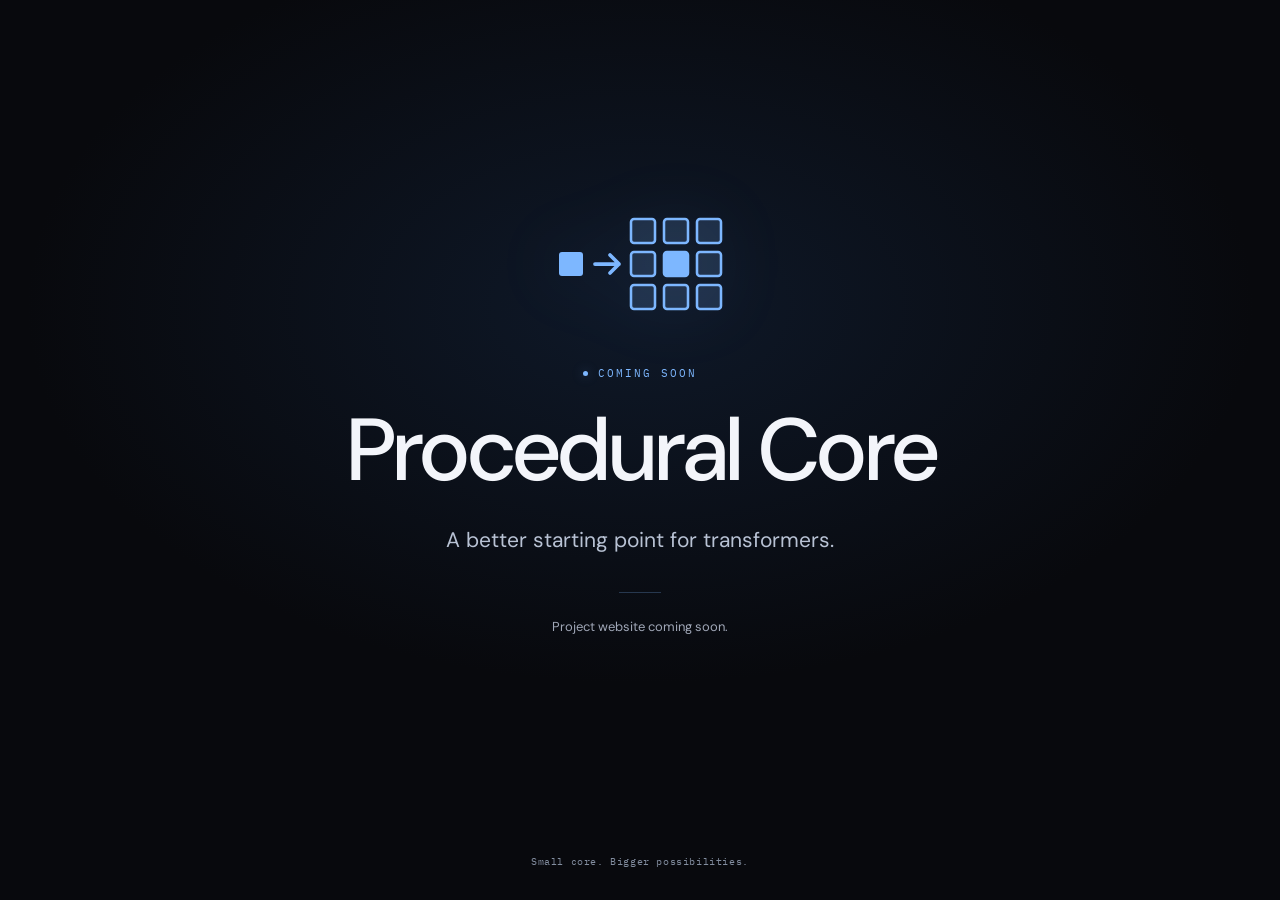
==== docs/index.html @ 76eebac7 "Add temporary blue coming-soon page for GitHub Pages" ====
<!doctype html>
<html lang="en">
<head>
  <meta charset="utf-8">
  <meta name="viewport" content="width=device-width, initial-scale=1">
  <meta name="theme-color" content="#08090d">
  <title>Procedural Core — Coming soon</title>
  <meta name="description" content="A better starting point for transformers. The Procedural Core research project website is coming soon.">
  <link rel="canonical" href="https://zlshinnick.github.io/procedural-core-page/">
  <meta property="og:type" content="website">
  <meta property="og:title" content="Procedural Core — Coming soon">
  <meta property="og:description" content="A better starting point for transformers. Project website coming soon.">
  <meta property="og:url" content="https://zlshinnick.github.io/procedural-core-page/">
  <meta name="twitter:card" content="summary">
  <link rel="icon" href="assets/favicon.svg" type="image/svg+xml">
  <link rel="preload" href="assets/font-0.ttf" as="font" type="font/ttf" crossorigin>
  <link rel="stylesheet" href="coming-soon.css">
</head>
<body>
  <main>
    <div class="identity" aria-hidden="true">
      <img src="assets/logo.svg" alt="" width="174" height="108">
    </div>
    <p class="status"><span aria-hidden="true"></span>Coming soon</p>
    <h1>Procedural Core</h1>
    <p class="tagline">A better starting point for transformers.</p>
    <div class="divider" aria-hidden="true"></div>
    <p class="note">Project website coming soon.</p>
  </main>
  <footer>Small core. Bigger possibilities.</footer>
</body>
</html>
---- docs/coming-soon.css ----
@font-face {
  font-family: "DM Sans";
  font-style: normal;
  font-weight: 400;
  font-display: swap;
  src: url("assets/font-0.ttf") format("truetype");
}

@font-face {
  font-family: "DM Sans";
  font-style: normal;
  font-weight: 500;
  font-display: swap;
  src: url("assets/font-1.ttf") format("truetype");
}

@font-face {
  font-family: "IBM Plex Mono";
  font-style: normal;
  font-weight: 400;
  font-display: swap;
  src: url("assets/font-4.ttf") format("truetype");
}

:root {
  color-scheme: dark;
  --blue: #7db7ff;
  --muted: #a0a7b7;
  background: #08090d;
  color: #f3f5fa;
  font-family: "DM Sans", sans-serif;
  font-synthesis: none;
  -webkit-font-smoothing: antialiased;
}

* { box-sizing: border-box; }

body {
  margin: 0;
  min-height: 100vh;
  min-height: 100svh;
  display: flex;
  flex-direction: column;
  background:
    radial-gradient(ellipse 48% 42% at 50% 34%, #15284480, transparent 100%),
    #08090d;
}

main {
  width: 100%;
  max-width: 1200px;
  margin: auto;
  padding: 80px 24px 64px;
  text-align: center;
}

.identity {
  margin: 0 auto 48px;
  width: 174px;
  height: 108px;
  filter: drop-shadow(0 0 34px #7db7ff22);
}

.identity img { display: block; width: 100%; height: 100%; }

.status {
  display: flex;
  justify-content: center;
  align-items: center;
  gap: 10px;
  margin: 0 0 21px;
  color: var(--blue);
  font-family: "IBM Plex Mono", monospace;
  font-size: 11px;
  letter-spacing: .19em;
  text-transform: uppercase;
}

.status span {
  width: 5px;
  height: 5px;
  border-radius: 50%;
  background: var(--blue);
  box-shadow: 0 0 12px #7db7ff60;
}

h1 {
  margin: 0;
  font-size: clamp(42px, 7.2vw, 88px);
  font-weight: 500;
  letter-spacing: -.065em;
  line-height: 1.12;
  text-wrap: balance;
}

.tagline {
  margin: 24px 0 0;
  color: #b8c2d4;
  font-size: clamp(16px, 2vw, 21px);
  line-height: 1.6;
  text-wrap: balance;
}

.divider {
  width: 42px;
  height: 1px;
  background: #7db7ff40;
  margin: 35px auto 24px;
}

.note {
  margin: 0;
  color: var(--muted);
  font-size: 13px;
  line-height: 1.6;
}

footer {
  padding: 22px 24px 30px;
  text-align: center;
  color: #828d9f;
  font-family: "IBM Plex Mono", monospace;
  font-size: 10px;
  letter-spacing: .06em;
  line-height: 1.6;
}

::selection { background: #7db7ff40; color: #fff; }

@media (max-width: 480px) {
  main { padding: 56px 20px 48px; }
  .identity { width: 145px; height: 90px; margin-bottom: 40px; }
  .tagline { max-width: 280px; margin: 20px auto 0; }
  footer { padding-bottom: 24px; }
}
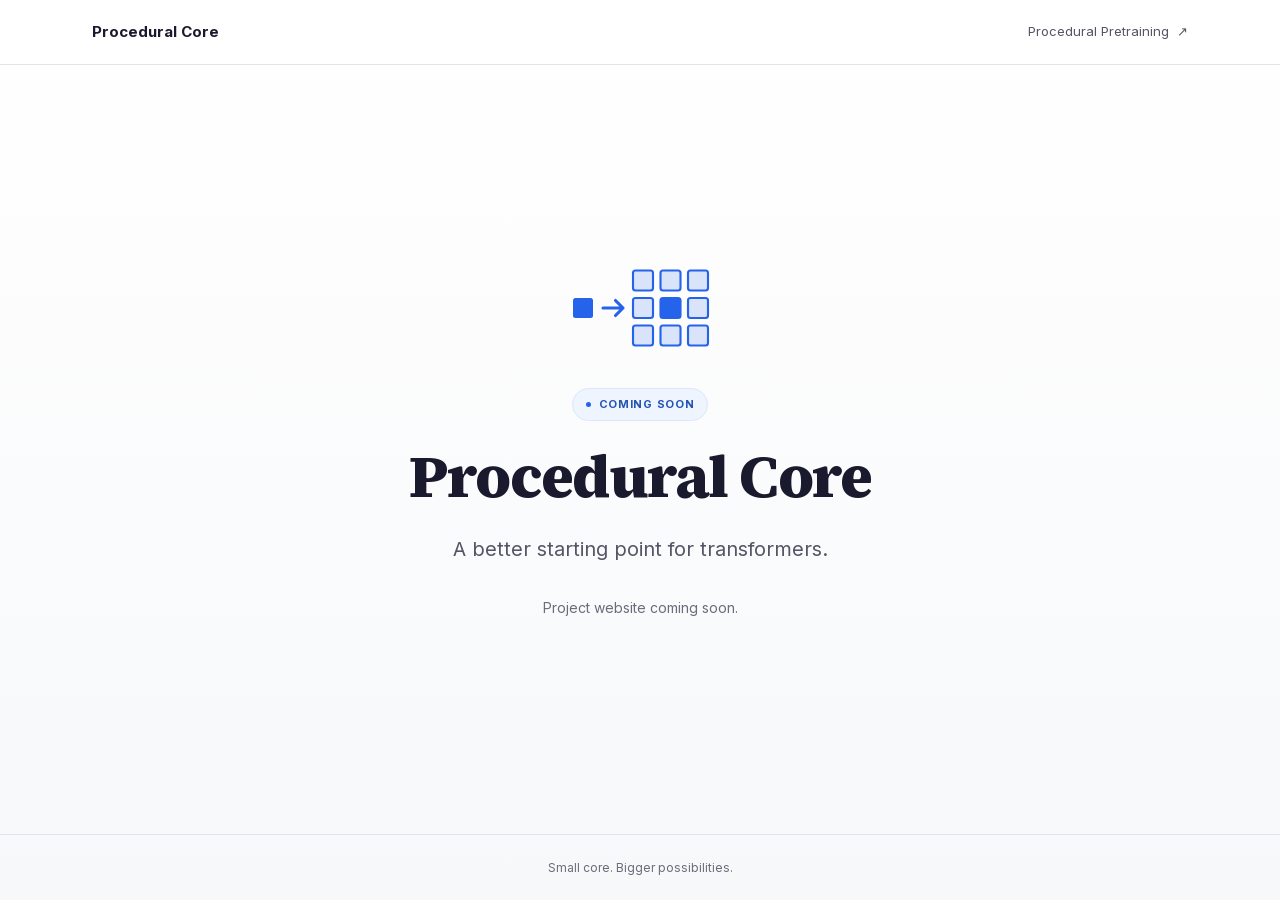
==== commit 90ad1004: "Match coming-soon page to Procedural Pretraining light theme" ====
--- a/docs/index.html
+++ b/docs/index.html
@@ -3,7 +3,7 @@
 <head>
   <meta charset="utf-8">
   <meta name="viewport" content="width=device-width, initial-scale=1">
-  <meta name="theme-color" content="#08090d">
+  <meta name="theme-color" content="#ffffff">
   <title>Procedural Core — Coming soon</title>
   <meta name="description" content="A better starting point for transformers. The Procedural Core research project website is coming soon.">
   <link rel="canonical" href="https://zlshinnick.github.io/procedural-core-page/">
@@ -12,19 +12,25 @@
   <meta property="og:description" content="A better starting point for transformers. Project website coming soon.">
   <meta property="og:url" content="https://zlshinnick.github.io/procedural-core-page/">
   <meta name="twitter:card" content="summary">
-  <link rel="icon" href="assets/favicon.svg" type="image/svg+xml">
-  <link rel="preload" href="assets/font-0.ttf" as="font" type="font/ttf" crossorigin>
-  <link rel="stylesheet" href="coming-soon.css">
+  <link rel="icon" href="assets/favicon.svg?v=2" type="image/svg+xml">
+  <link rel="preload" href="assets/inter-latin.woff2" as="font" type="font/woff2" crossorigin>
+  <link rel="preload" href="assets/source-serif-4-latin.woff2" as="font" type="font/woff2" crossorigin>
+  <link rel="stylesheet" href="coming-soon.css?v=2">
 </head>
 <body>
-  <main>
+  <header>
+    <div class="header-inner">
+      <a class="brand" href="./">Procedural Core</a>
+      <a class="previous" href="https://zlshinnick.github.io/procedural-pretraining-page/">Procedural Pretraining <span aria-hidden="true">↗</span></a>
+    </div>
+  </header>
+  <main id="main">
     <div class="identity" aria-hidden="true">
-      <img src="assets/logo.svg" alt="" width="174" height="108">
+      <img src="assets/logo.svg?v=2" alt="" width="145" height="90">
     </div>
     <p class="status"><span aria-hidden="true"></span>Coming soon</p>
     <h1>Procedural Core</h1>
     <p class="tagline">A better starting point for transformers.</p>
-    <div class="divider" aria-hidden="true"></div>
     <p class="note">Project website coming soon.</p>
   </main>
   <footer>Small core. Bigger possibilities.</footer>
--- a/docs/coming-soon.css
+++ b/docs/coming-soon.css
@@ -1,34 +1,27 @@
 @font-face {
-  font-family: "DM Sans";
+  font-family: "Inter";
   font-style: normal;
-  font-weight: 400;
+  font-weight: 100 900;
   font-display: swap;
-  src: url("assets/font-0.ttf") format("truetype");
+  src: url("assets/inter-latin.woff2") format("woff2");
 }
 
 @font-face {
-  font-family: "DM Sans";
+  font-family: "Source Serif 4";
   font-style: normal;
-  font-weight: 500;
+  font-weight: 800;
   font-display: swap;
-  src: url("assets/font-1.ttf") format("truetype");
-}
-
-@font-face {
-  font-family: "IBM Plex Mono";
-  font-style: normal;
-  font-weight: 400;
-  font-display: swap;
-  src: url("assets/font-4.ttf") format("truetype");
+  src: url("assets/source-serif-4-latin.woff2") format("woff2");
 }
 
 :root {
-  color-scheme: dark;
-  --blue: #7db7ff;
-  --muted: #a0a7b7;
-  background: #08090d;
-  color: #f3f5fa;
-  font-family: "DM Sans", sans-serif;
+  color-scheme: light;
+  --blue: #2563eb;
+  --muted: #555566;
+  --border: #e2e4e9;
+  background: #fff;
+  color: #1a1a2e;
+  font-family: "Inter", -apple-system, BlinkMacSystemFont, "Segoe UI", sans-serif;
   font-synthesis: none;
   -webkit-font-smoothing: antialiased;
 }
@@ -41,95 +34,104 @@
   min-height: 100svh;
   display: flex;
   flex-direction: column;
-  background:
-    radial-gradient(ellipse 48% 42% at 50% 34%, #15284480, transparent 100%),
-    #08090d;
+  background: linear-gradient(180deg, #fff 0%, #f7f8fa 100%);
 }
+
+a { color: inherit; text-decoration: none; }
+a:hover { color: var(--blue); }
+a:focus-visible { outline: 2px solid var(--blue); outline-offset: 5px; border-radius: 2px; }
+
+header {
+  flex-shrink: 0;
+  border-bottom: 1px solid var(--border);
+  background: #ffffffeb;
+}
+
+.header-inner {
+  width: min(100%, 1152px);
+  min-height: 64px;
+  margin: 0 auto;
+  padding: 12px 28px;
+  display: flex;
+  align-items: center;
+  justify-content: space-between;
+  gap: 24px;
+}
+
+.brand { font-size: 15px; font-weight: 700; line-height: 1.5; }
+.previous { color: var(--muted); font-size: 13px; line-height: 1.5; }
+.previous span { margin-left: 4px; }
 
 main {
   width: 100%;
-  max-width: 1200px;
+  max-width: 1100px;
   margin: auto;
-  padding: 80px 24px 64px;
+  padding: 80px 24px 96px;
   text-align: center;
 }
 
-.identity {
-  margin: 0 auto 48px;
-  width: 174px;
-  height: 108px;
-  filter: drop-shadow(0 0 34px #7db7ff22);
-}
-
+.identity { margin: 0 auto 35px; width: 145px; height: 90px; }
 .identity img { display: block; width: 100%; height: 100%; }
 
 .status {
-  display: flex;
+  display: inline-flex;
   justify-content: center;
   align-items: center;
-  gap: 10px;
-  margin: 0 0 21px;
-  color: var(--blue);
-  font-family: "IBM Plex Mono", monospace;
+  gap: 8px;
+  padding: 7px 13px;
+  margin: 0 0 20px;
+  border: 1px solid #dbe6fd;
+  border-radius: 999px;
+  background: #eff5ff;
+  color: #2455b5;
   font-size: 11px;
-  letter-spacing: .19em;
+  font-weight: 700;
+  letter-spacing: .065em;
+  line-height: 1.5;
   text-transform: uppercase;
 }
 
-.status span {
-  width: 5px;
-  height: 5px;
-  border-radius: 50%;
-  background: var(--blue);
-  box-shadow: 0 0 12px #7db7ff60;
-}
+.status span { width: 5px; height: 5px; border-radius: 50%; background: var(--blue); }
 
 h1 {
   margin: 0;
-  font-size: clamp(42px, 7.2vw, 88px);
-  font-weight: 500;
-  letter-spacing: -.065em;
-  line-height: 1.12;
+  font-family: "Source Serif 4", Georgia, serif;
+  font-size: clamp(39px, 5.4vw, 60px);
+  font-weight: 800;
+  letter-spacing: -.025em;
+  line-height: 1.18;
   text-wrap: balance;
 }
 
 .tagline {
-  margin: 24px 0 0;
-  color: #b8c2d4;
-  font-size: clamp(16px, 2vw, 21px);
-  line-height: 1.6;
+  margin: 21px auto 0;
+  color: var(--muted);
+  font-size: clamp(16px, 2vw, 20px);
+  line-height: 1.65;
   text-wrap: balance;
 }
 
-.divider {
-  width: 42px;
-  height: 1px;
-  background: #7db7ff40;
-  margin: 35px auto 24px;
-}
+.note { margin: 30px 0 0; color: #6b6b7b; font-size: 14px; line-height: 1.7; }
 
-.note {
-  margin: 0;
-  color: var(--muted);
-  font-size: 13px;
+footer {
+  flex-shrink: 0;
+  padding: 23px 24px;
+  border-top: 1px solid var(--border);
+  text-align: center;
+  color: #6b6b7b;
+  font-size: 12px;
   line-height: 1.6;
 }
 
-footer {
-  padding: 22px 24px 30px;
-  text-align: center;
-  color: #828d9f;
-  font-family: "IBM Plex Mono", monospace;
-  font-size: 10px;
-  letter-spacing: .06em;
-  line-height: 1.6;
-}
-
-::selection { background: #7db7ff40; color: #fff; }
+::selection { background: #dbeafe; color: #1a1a2e; }
 
 @media (max-width: 480px) {
-  main { padding: 56px 20px 48px; }
-  .identity { width: 145px; height: 90px; margin-bottom: 40px; }
-  .tagline { max-width: 280px; margin: 20px auto 0; }
-  footer { padding-bottom: 24px; }
+  .header-inner { min-height: 62px; padding: 12px 20px; gap: 16px; }
+  .brand { font-size: 13px; }
+  .previous { max-width: 136px; font-size: 11px; text-align: right; }
+  main { padding: 60px 20px 68px; }
+  .identity { width: 116px; height: 72px; margin-bottom: 30px; }
+  .tagline { max-width: 285px; margin-top: 19px; }
+  .note { margin-top: 24px; font-size: 13px; }
+  footer { padding: 20px; font-size: 11px; }
 }
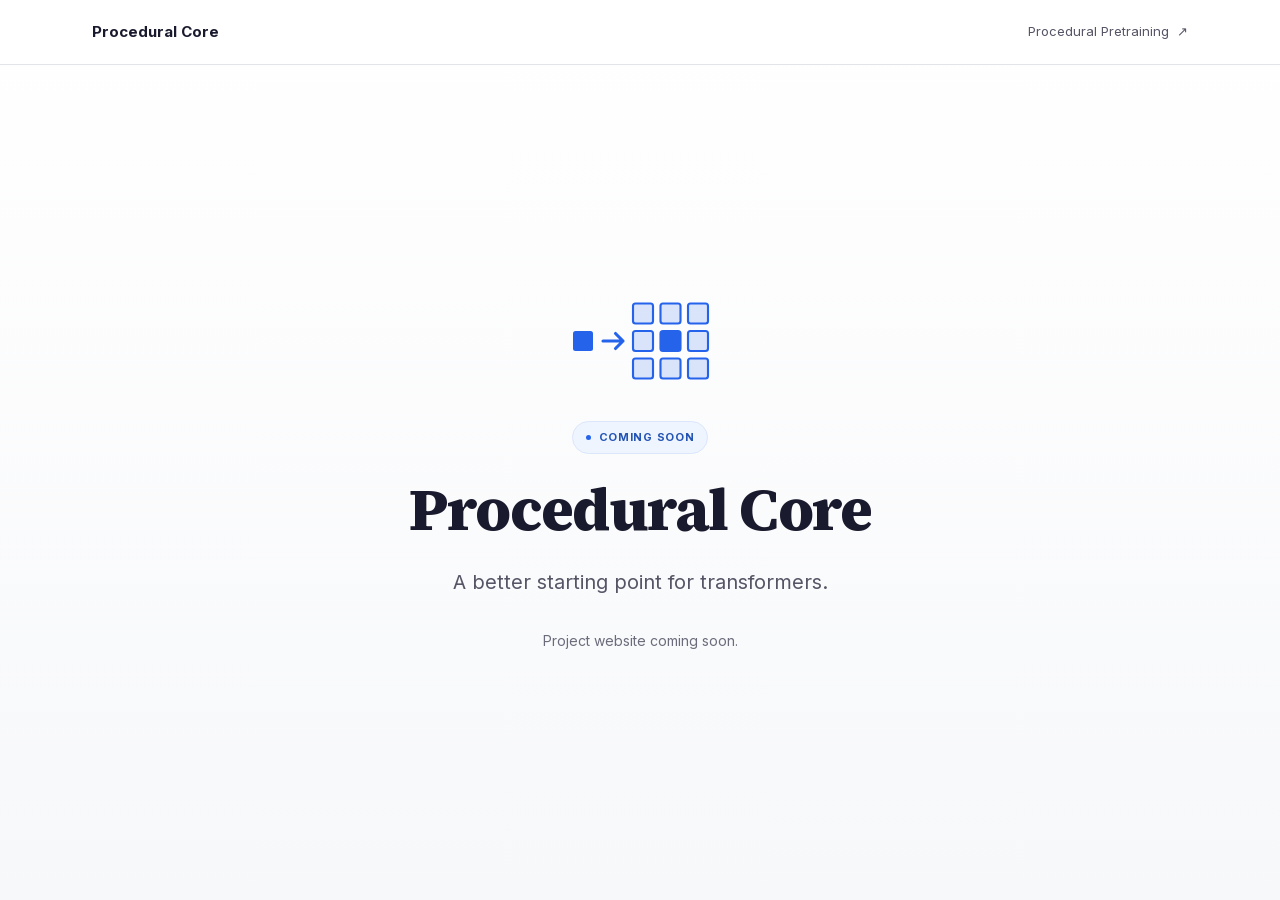
==== commit e8a410ee: "Remove coming-soon footer tagline" ====
--- a/docs/index.html
+++ b/docs/index.html
@@ -33,6 +33,5 @@
     <p class="tagline">A better starting point for transformers.</p>
     <p class="note">Project website coming soon.</p>
   </main>
-  <footer>Small core. Bigger possibilities.</footer>
 </body>
 </html>
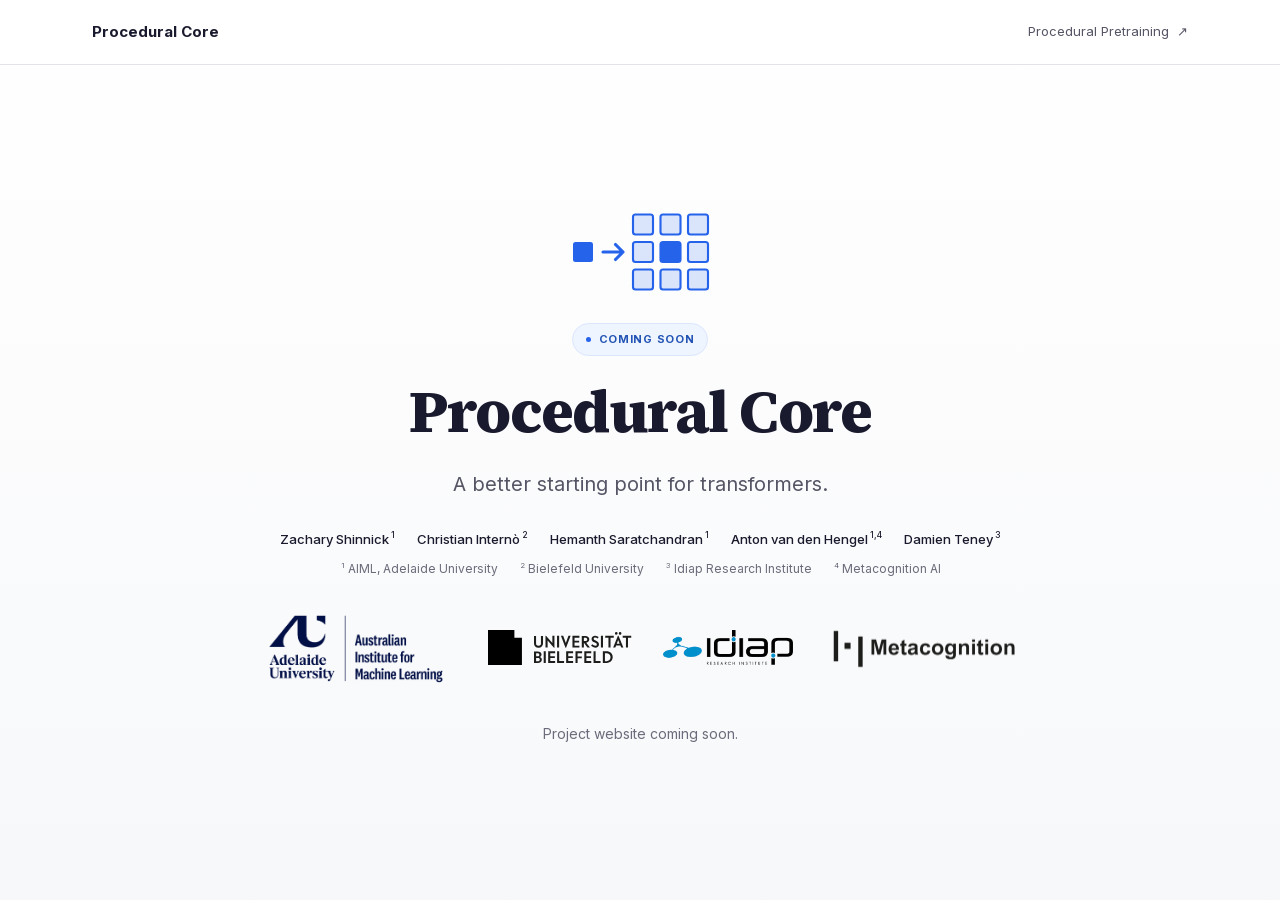
==== commit 4818b183: "Match coming-soon author and affiliation logo layout" ====
--- a/docs/index.html
+++ b/docs/index.html
@@ -6,23 +6,24 @@
   <meta name="theme-color" content="#ffffff">
   <title>Procedural Core — Coming soon</title>
   <meta name="description" content="A better starting point for transformers. The Procedural Core research project website is coming soon.">
-  <link rel="canonical" href="https://zlshinnick.github.io/procedural-core-page/">
+  <link rel="canonical" href="https://zlshinnick.github.io/procedural-core/">
   <meta property="og:type" content="website">
   <meta property="og:title" content="Procedural Core — Coming soon">
   <meta property="og:description" content="A better starting point for transformers. Project website coming soon.">
-  <meta property="og:url" content="https://zlshinnick.github.io/procedural-core-page/">
+  <meta property="og:url" content="https://zlshinnick.github.io/procedural-core/">
   <meta name="twitter:card" content="summary">
   <link rel="icon" href="assets/favicon.svg?v=2" type="image/svg+xml">
   <link rel="preload" href="assets/inter-latin.woff2" as="font" type="font/woff2" crossorigin>
   <link rel="preload" href="assets/source-serif-4-latin.woff2" as="font" type="font/woff2" crossorigin>
-  <link rel="stylesheet" href="coming-soon.css?v=2">
+  <link rel="stylesheet" href="coming-soon.css?v=affiliations">
 </head>
 <body>
+  <a class="skip-link" href="#main">Skip to content</a>
   <header>
-    <div class="header-inner">
+    <nav class="header-inner" aria-label="Main navigation">
       <a class="brand" href="./">Procedural Core</a>
       <a class="previous" href="https://zlshinnick.github.io/procedural-pretraining-page/">Procedural Pretraining <span aria-hidden="true">↗</span></a>
-    </div>
+    </nav>
   </header>
   <main id="main">
     <div class="identity" aria-hidden="true">
@@ -31,6 +32,25 @@
     <p class="status"><span aria-hidden="true"></span>Coming soon</p>
     <h1>Procedural Core</h1>
     <p class="tagline">A better starting point for transformers.</p>
+    <div class="authors" aria-label="Authors">
+      <span>Zachary Shinnick<sup>1</sup></span>
+      <span>Christian Internò<sup>2</sup></span>
+      <span>Hemanth Saratchandran<sup>1</sup></span>
+      <span>Anton van den Hengel<sup>1,4</sup></span>
+      <span>Damien Teney<sup>3</sup></span>
+    </div>
+    <div class="affiliations" aria-label="Affiliations">
+      <span><sup>1</sup> AIML, Adelaide University</span>
+      <span><sup>2</sup> Bielefeld University</span>
+      <span><sup>3</sup> Idiap Research Institute</span>
+      <span><sup>4</sup> Metacognition AI</span>
+    </div>
+    <div class="institution-logos" aria-label="Research institutions">
+      <img class="logo-adelaide-aiml" src="assets/logo-adelaide-aiml.png" alt="Adelaide University — Australian Institute for Machine Learning" width="1875" height="834">
+      <img class="logo-bielefeld" src="assets/logo-bielefeld.svg" alt="Bielefeld University" width="191" height="45">
+      <img class="logo-idiap" src="assets/logo-idiap.png" alt="Idiap Research Institute" width="151" height="50">
+      <img class="logo-metacognition" src="assets/logo-metacognition.png" alt="Metacognition" width="800" height="245">
+    </div>
     <p class="note">Project website coming soon.</p>
   </main>
 </body>
--- a/docs/coming-soon.css
+++ b/docs/coming-soon.css
@@ -16,7 +16,8 @@
 
 :root {
   color-scheme: light;
-  --blue: #2563eb;
+  --accent: #2563eb;
+  --accent-ink: #2455b5;
   --muted: #555566;
   --border: #e2e4e9;
   background: #fff;
@@ -38,8 +39,8 @@
 }
 
 a { color: inherit; text-decoration: none; }
-a:hover { color: var(--blue); }
-a:focus-visible { outline: 2px solid var(--blue); outline-offset: 5px; border-radius: 2px; }
+a:hover { color: var(--accent-ink); }
+a:focus-visible { outline: 2px solid var(--accent); outline-offset: 5px; border-radius: 2px; }
 
 header {
   flex-shrink: 0;
@@ -66,11 +67,11 @@
   width: 100%;
   max-width: 1100px;
   margin: auto;
-  padding: 80px 24px 96px;
+  padding: 48px 24px 60px;
   text-align: center;
 }
 
-.identity { margin: 0 auto 35px; width: 145px; height: 90px; }
+.identity { margin: 0 auto 26px; width: 145px; height: 90px; }
 .identity img { display: block; width: 100%; height: 100%; }
 
 .status {
@@ -91,12 +92,12 @@
   text-transform: uppercase;
 }
 
-.status span { width: 5px; height: 5px; border-radius: 50%; background: var(--blue); }
+.status span { width: 5px; height: 5px; border-radius: 50%; background: var(--accent); }
 
 h1 {
   margin: 0;
   font-family: "Source Serif 4", Georgia, serif;
-  font-size: clamp(39px, 5.4vw, 60px);
+  font-size: clamp(35px, 5.4vw, 60px);
   font-weight: 800;
   letter-spacing: -.025em;
   line-height: 1.18;
@@ -113,25 +114,66 @@
 
 .note { margin: 30px 0 0; color: #6b6b7b; font-size: 14px; line-height: 1.7; }
 
-footer {
-  flex-shrink: 0;
-  padding: 23px 24px;
-  border-top: 1px solid var(--border);
-  text-align: center;
+::selection { background: #dbeafe; color: #1a1a2e; }
+
+/* Keep the publication's existing authors and affiliation marks. */
+.authors {
+  display: flex;
+  flex-wrap: wrap;
+  justify-content: center;
+  gap: 8px 22px;
+  margin: 27px auto 0;
+  font-size: 13px;
+  font-weight: 500;
+  line-height: 1.7;
+}
+.authors a { text-decoration: underline; text-decoration-color: #d6d6de; text-underline-offset: 4px; }
+sup { margin-left: 2px; font-size: .65em; vertical-align: super; }
+.affiliations {
+  display: flex;
+  flex-wrap: wrap;
+  justify-content: center;
+  gap: 5px 20px;
+  margin: 9px auto 0;
   color: #6b6b7b;
   font-size: 12px;
-  line-height: 1.6;
+  line-height: 1.7;
 }
+.institution-logos {
+  display: flex;
+  align-items: center;
+  justify-content: center;
+  gap: 30px;
+  margin: 24px auto 0;
+}
+.institution-logos img { display: block; object-fit: contain; height: auto; max-width: 100%; mix-blend-mode: multiply; }
+.logo-adelaide-aiml { width: 200px; }
+.logo-bielefeld { width: 145px; }
+.logo-idiap { width: 130px; }
+.logo-metacognition { width: 200px; }
+.skip-link { position: fixed; top: -70px; left: 16px; z-index: 10; padding: 10px 16px; background: #fff; color: #1a1a2e; }
+.skip-link:focus { top: 12px; }
 
-::selection { background: #dbeafe; color: #1a1a2e; }
+@media (max-width: 900px) {
+  main { padding: 44px 24px 52px; }
+  .authors { max-width: 490px; }
+  .institution-logos { display: grid; grid-template-columns: repeat(2, minmax(0, 1fr)); gap: 22px 28px; max-width: 380px; justify-items: center; }
+  .institution-logos img:first-child:nth-last-child(3) { grid-column: 1 / -1; }
+}
 
 @media (max-width: 480px) {
   .header-inner { min-height: 62px; padding: 12px 20px; gap: 16px; }
   .brand { font-size: 13px; }
   .previous { max-width: 136px; font-size: 11px; text-align: right; }
-  main { padding: 60px 20px 68px; }
-  .identity { width: 116px; height: 72px; margin-bottom: 30px; }
-  .tagline { max-width: 285px; margin-top: 19px; }
-  .note { margin-top: 24px; font-size: 13px; }
-  footer { padding: 20px; font-size: 11px; }
+  main { padding: 38px 20px 44px; }
+  .identity { width: 116px; height: 72px; margin-bottom: 25px; }
+  .tagline { max-width: 300px; margin-top: 18px; }
+  .authors { max-width: 350px; gap: 7px 16px; font-size: 12px; margin-top: 25px; }
+  .affiliations { max-width: 330px; gap: 4px 13px; font-size: 11px; }
+  .institution-logos { margin-top: 26px; max-width: 350px; gap: 21px 22px; }
+  .logo-adelaide-aiml { width: 185px; }
+  .logo-bielefeld { width: 140px; }
+  .logo-idiap { width: 118px; }
+  .logo-metacognition { width: 165px; }
+  .note { margin-top: 26px; font-size: 13px; }
 }
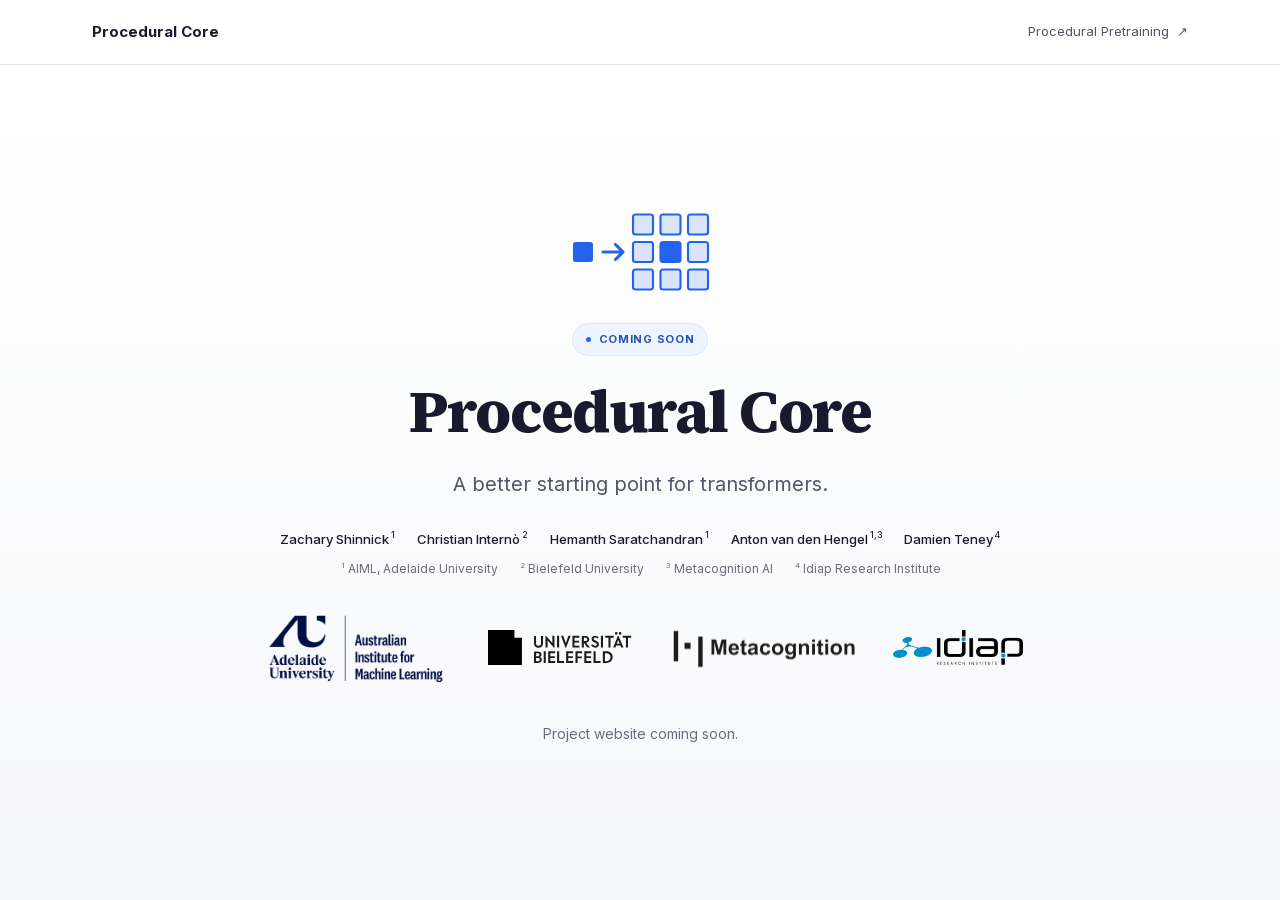
==== commit a82e88f8: "Correct Procedural Core affiliation numbering" ====
--- a/docs/index.html
+++ b/docs/index.html
@@ -36,20 +36,20 @@
       <span>Zachary Shinnick<sup>1</sup></span>
       <span>Christian Internò<sup>2</sup></span>
       <span>Hemanth Saratchandran<sup>1</sup></span>
-      <span>Anton van den Hengel<sup>1,4</sup></span>
-      <span>Damien Teney<sup>3</sup></span>
+      <span>Anton van den Hengel<sup>1,3</sup></span>
+      <span>Damien Teney<sup>4</sup></span>
     </div>
     <div class="affiliations" aria-label="Affiliations">
       <span><sup>1</sup> AIML, Adelaide University</span>
       <span><sup>2</sup> Bielefeld University</span>
-      <span><sup>3</sup> Idiap Research Institute</span>
-      <span><sup>4</sup> Metacognition AI</span>
+      <span><sup>3</sup> Metacognition AI</span>
+      <span><sup>4</sup> Idiap Research Institute</span>
     </div>
     <div class="institution-logos" aria-label="Research institutions">
       <img class="logo-adelaide-aiml" src="assets/logo-adelaide-aiml.png" alt="Adelaide University — Australian Institute for Machine Learning" width="1875" height="834">
       <img class="logo-bielefeld" src="assets/logo-bielefeld.svg" alt="Bielefeld University" width="191" height="45">
+      <img class="logo-metacognition" src="assets/logo-metacognition.png" alt="Metacognition" width="800" height="245">
       <img class="logo-idiap" src="assets/logo-idiap.png" alt="Idiap Research Institute" width="151" height="50">
-      <img class="logo-metacognition" src="assets/logo-metacognition.png" alt="Metacognition" width="800" height="245">
     </div>
     <p class="note">Project website coming soon.</p>
   </main>
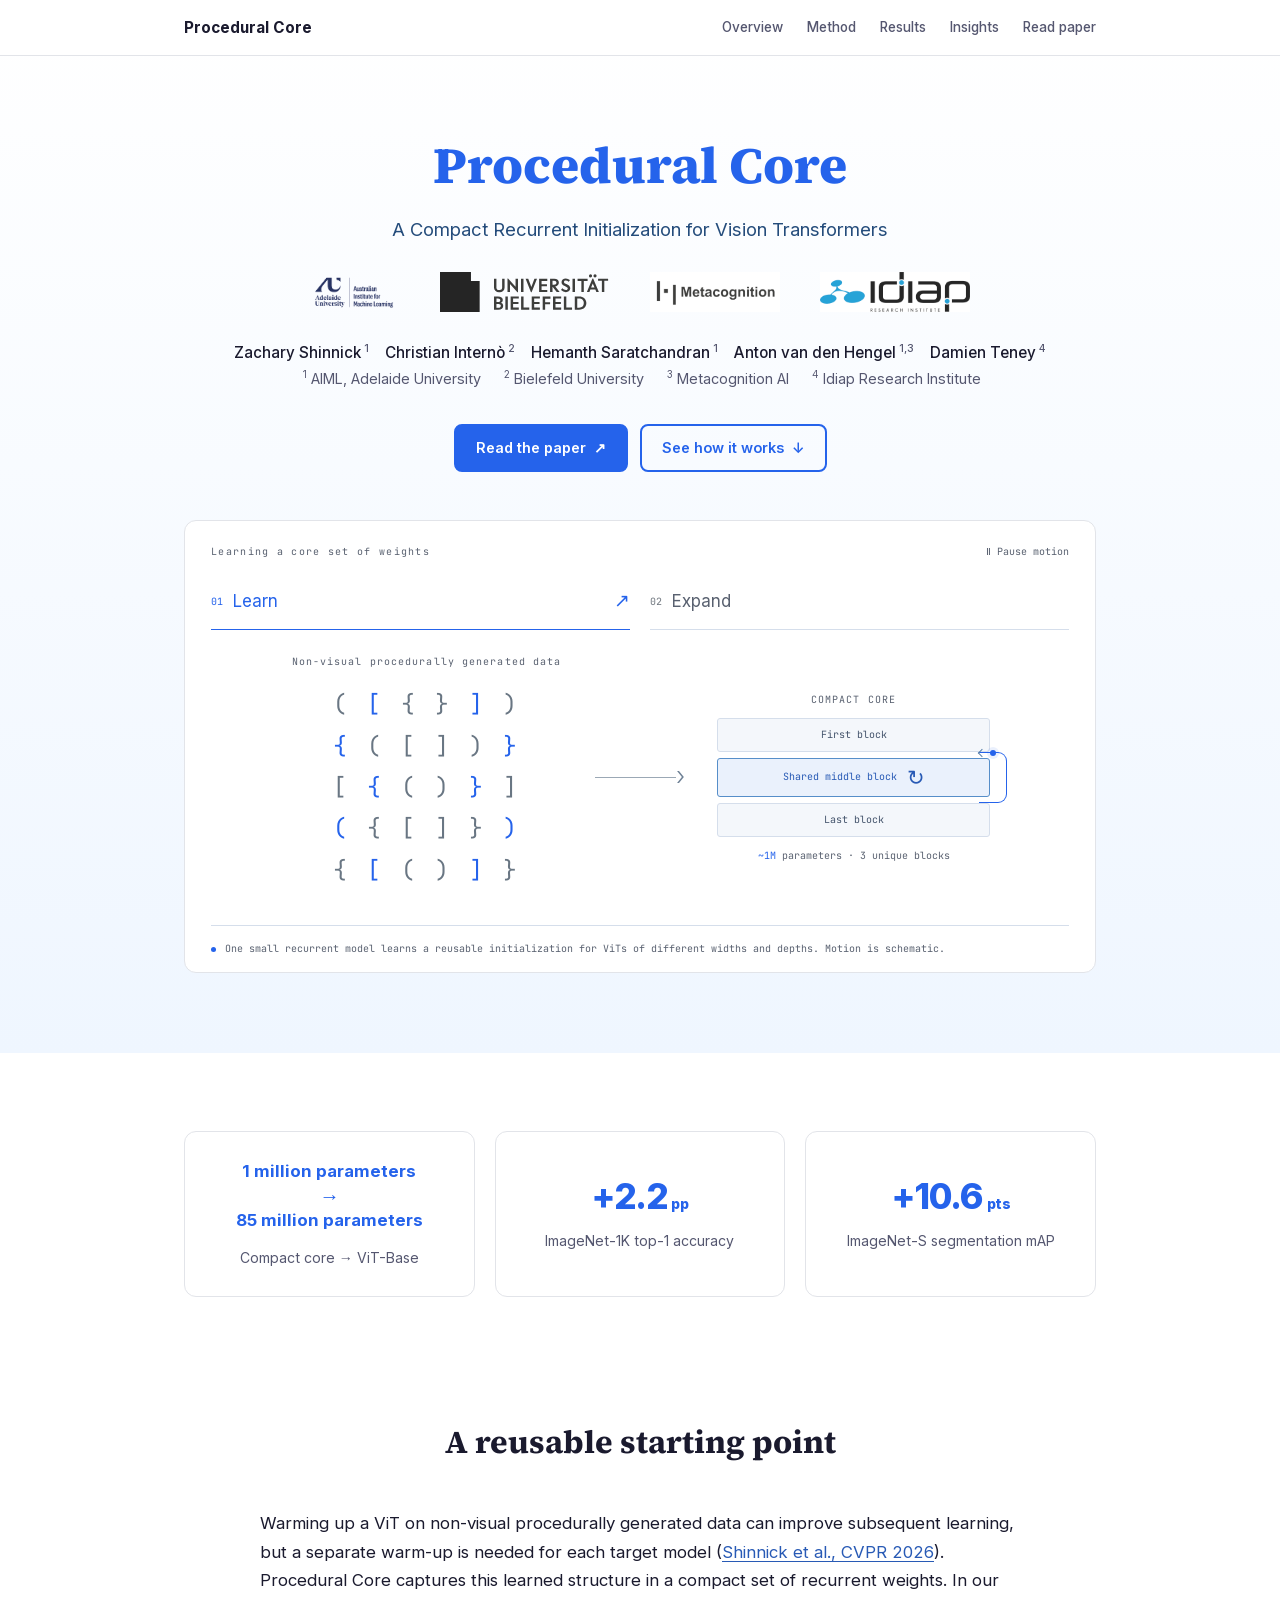
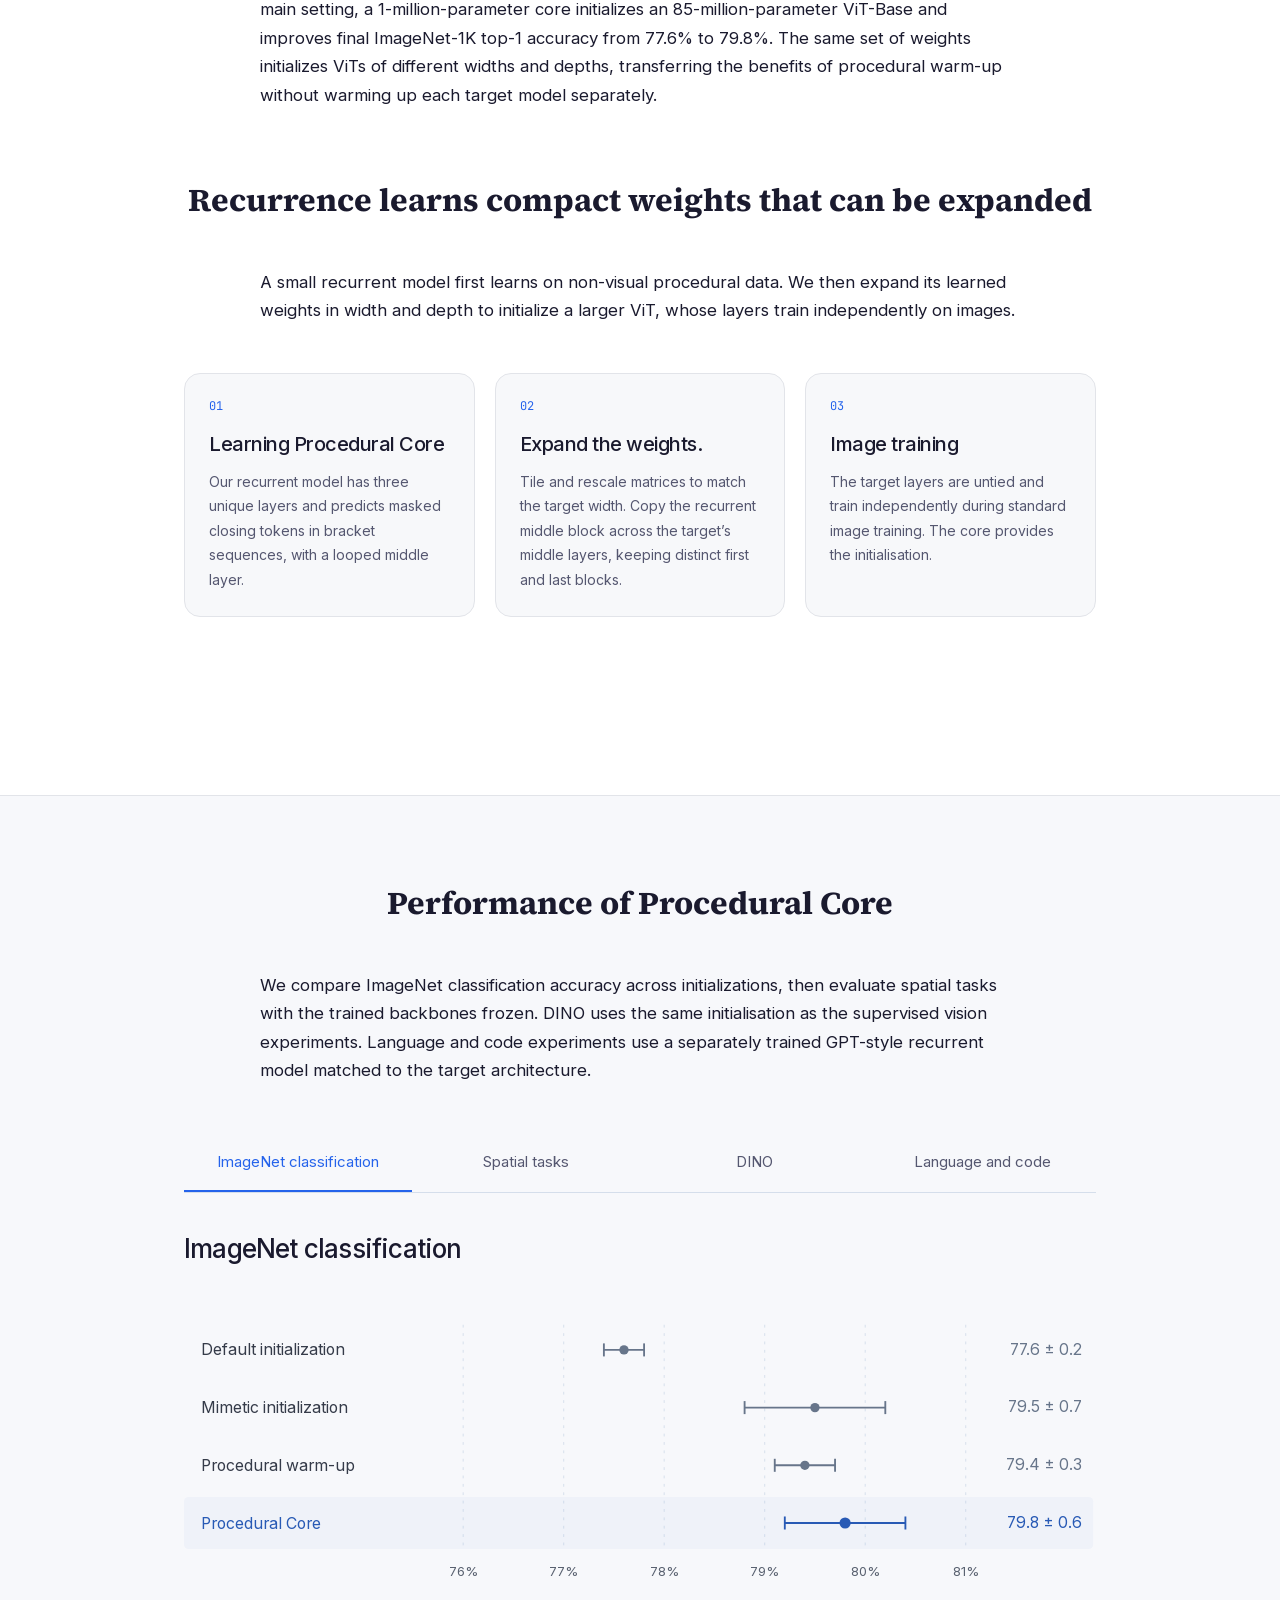
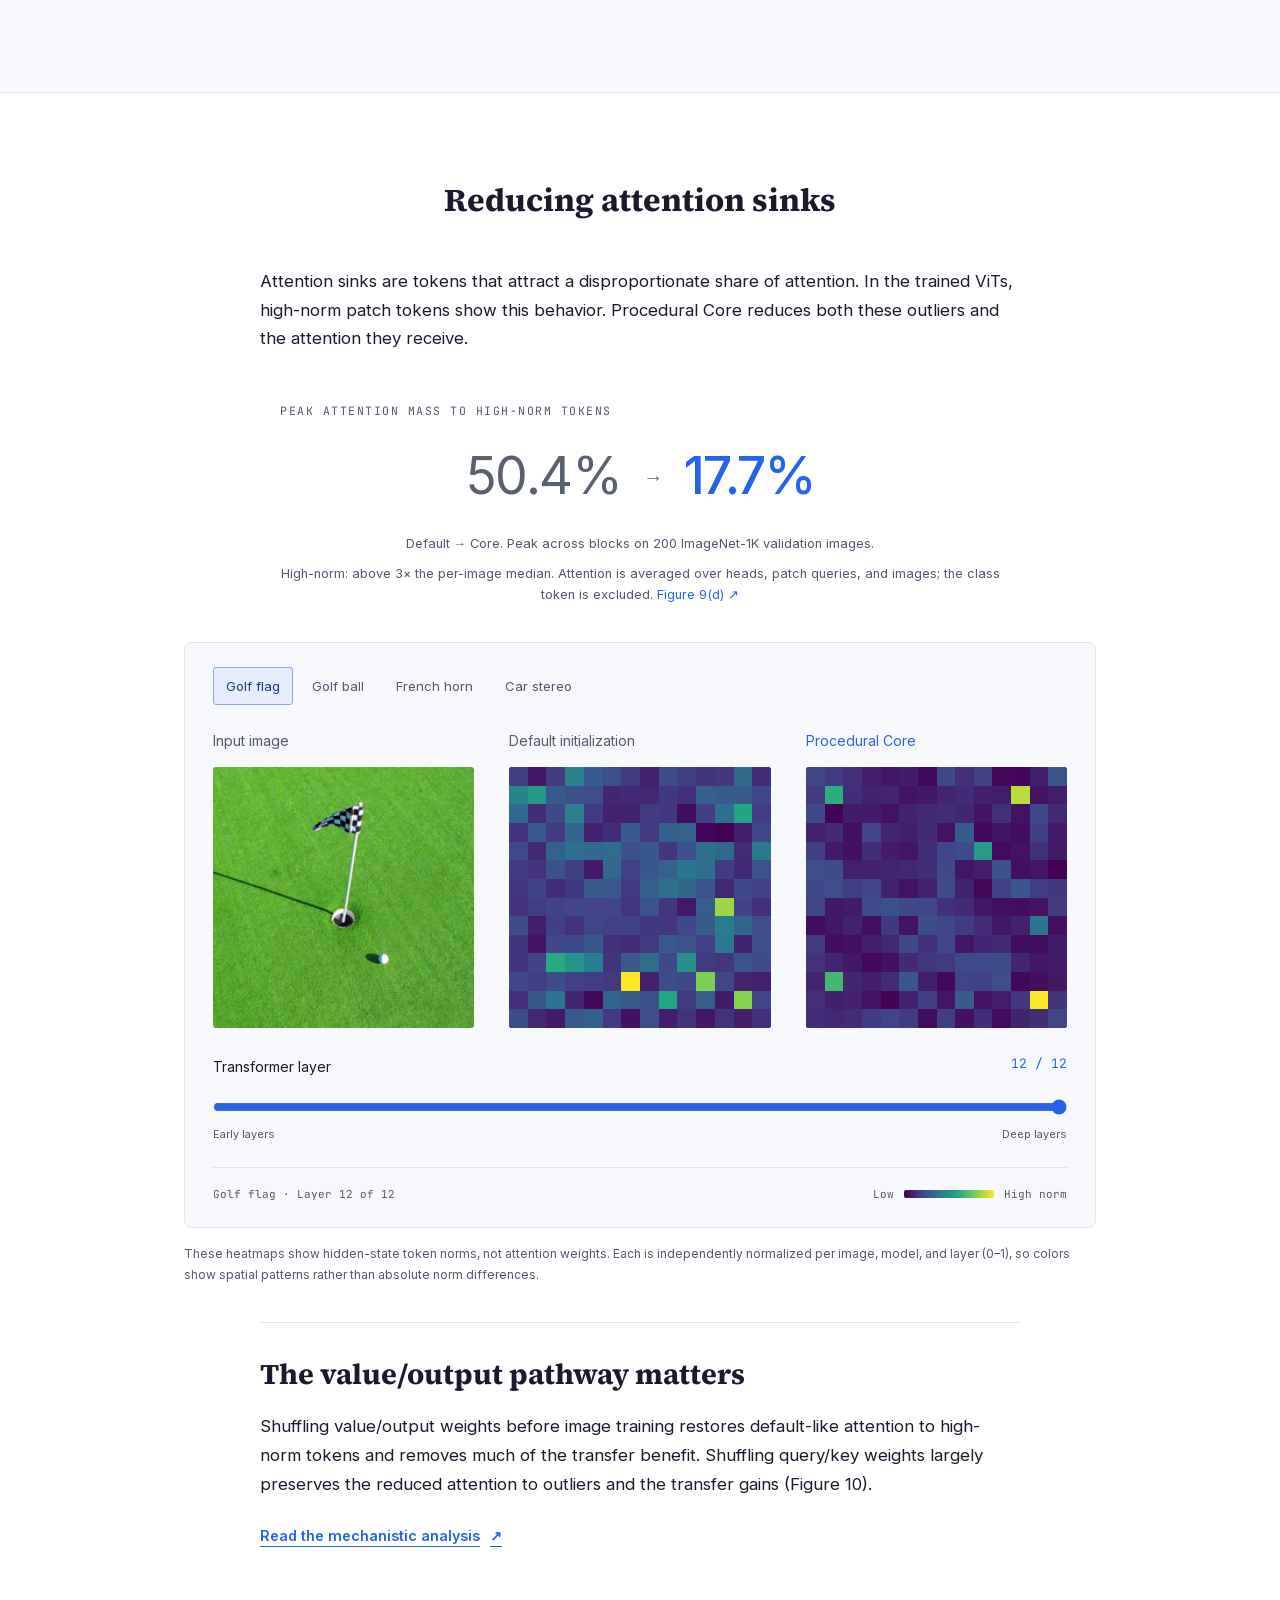
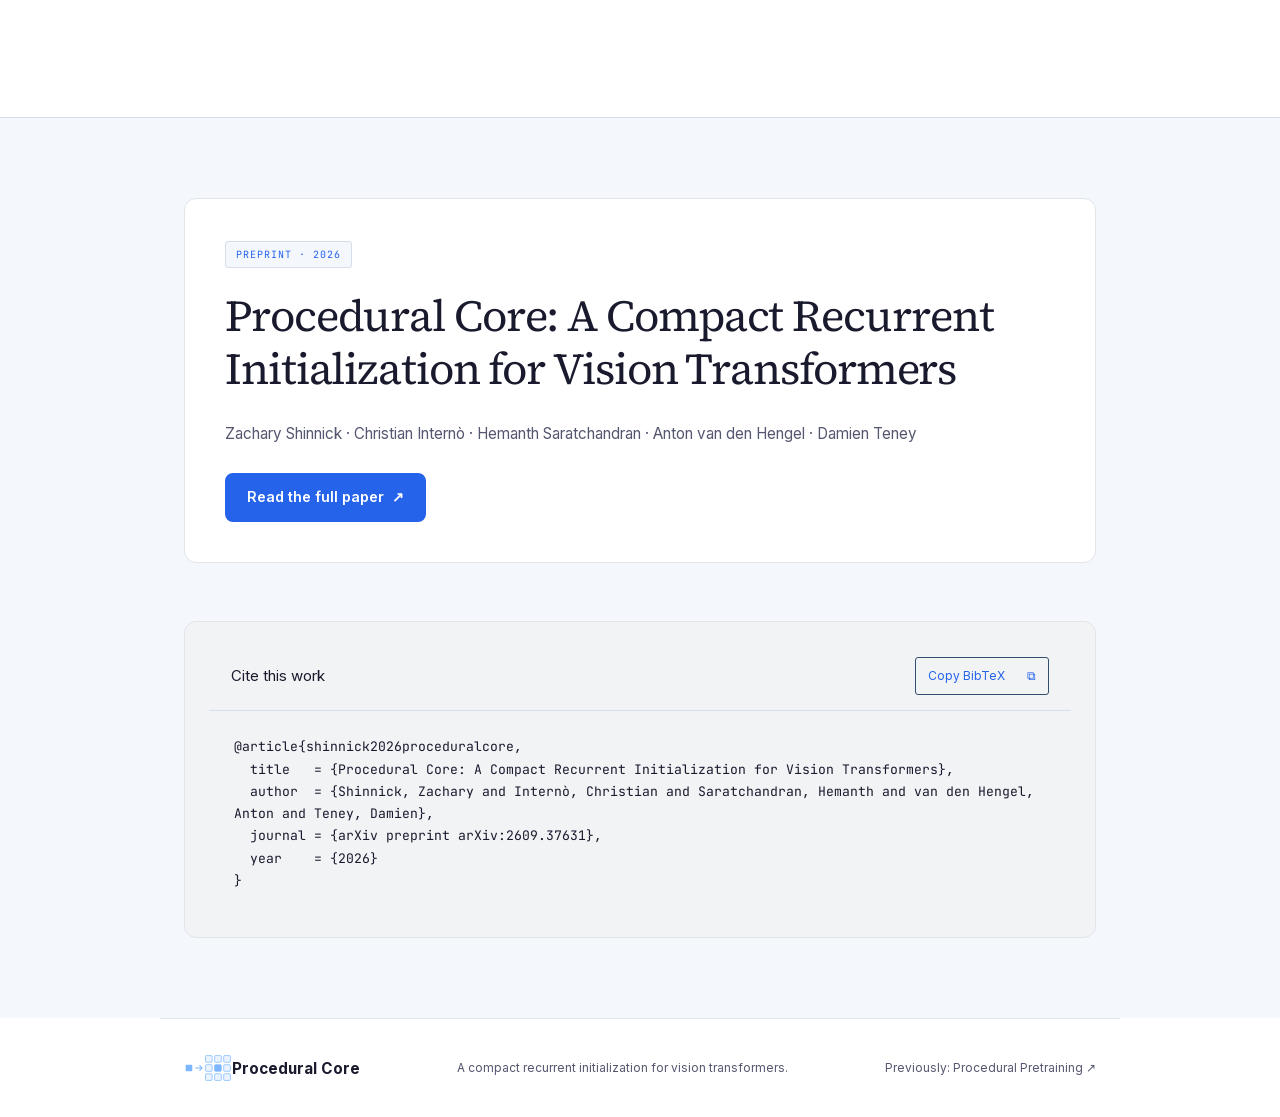
==== commit 92724c74: "Publish reviewed Procedural Core research project page" ====
--- a/docs/index.html
+++ b/docs/index.html
@@ -1,57 +1,131 @@
 <!doctype html>
 <html lang="en">
 <head>
-  <meta charset="utf-8">
-  <meta name="viewport" content="width=device-width, initial-scale=1">
+  <meta charset="utf-8"><meta name="viewport" content="width=device-width, initial-scale=1">
+  <title>Procedural Core: A Compact Recurrent Initialization for Vision Transformers</title>
+  <meta name="description" content="A ~1M-parameter recurrent core trained on abstract data initializes an 85M-parameter ViT-Base, improving ImageNet-1K top-1 accuracy by 2.2 percentage points under the evaluated 300-epoch recipe.">
   <meta name="theme-color" content="#ffffff">
-  <title>Procedural Core — Coming soon</title>
-  <meta name="description" content="A better starting point for transformers. The Procedural Core research project website is coming soon.">
+  <meta property="og:title" content="Procedural Core: A Compact Recurrent Initialization for Vision Transformers"><meta property="og:description" content="A compact recurrent initialization for vision transformers. A ~1M-parameter core initializes an 85M-parameter ViT-Base."><meta property="og:type" content="website"><meta property="og:url" content="https://zlshinnick.github.io/procedural-core/">
+  <meta name="twitter:card" content="summary"><meta name="twitter:title" content="Procedural Core"><meta name="twitter:description" content="Learn a compact recurrent initialization from abstract data, then expand its weights for larger vision transformers.">
   <link rel="canonical" href="https://zlshinnick.github.io/procedural-core/">
-  <meta property="og:type" content="website">
-  <meta property="og:title" content="Procedural Core — Coming soon">
-  <meta property="og:description" content="A better starting point for transformers. Project website coming soon.">
-  <meta property="og:url" content="https://zlshinnick.github.io/procedural-core/">
-  <meta name="twitter:card" content="summary">
-  <link rel="icon" href="assets/favicon.svg?v=2" type="image/svg+xml">
-  <link rel="preload" href="assets/inter-latin.woff2" as="font" type="font/woff2" crossorigin>
-  <link rel="preload" href="assets/source-serif-4-latin.woff2" as="font" type="font/woff2" crossorigin>
-  <link rel="stylesheet" href="coming-soon.css?v=affiliations">
+  <link rel="icon" type="image/svg+xml" href="assets/favicon.svg">
+  <link rel="stylesheet" href="fonts.css"><link rel="stylesheet" href="styles.css?v=spatial-card-fix"><link rel="stylesheet" href="hero.css?v=core-labels">
+  <link rel="stylesheet" href="academic.css">
+  <link rel="stylesheet" href="reference-theme.css?v=overview-gap-mechanism">
+<meta name="citation_title" content="Procedural Core: A Compact Recurrent Initialization for Vision Transformers">
+<meta name="citation_pdf_url" content="https://arxiv.org/pdf/2609.37631">
 </head>
 <body>
   <a class="skip-link" href="#main">Skip to content</a>
-  <header>
-    <nav class="header-inner" aria-label="Main navigation">
-      <a class="brand" href="./">Procedural Core</a>
-      <a class="previous" href="https://zlshinnick.github.io/procedural-pretraining-page/">Procedural Pretraining <span aria-hidden="true">↗</span></a>
-    </nav>
-  </header>
+  <header class="header"><div class="header-inner"><a class="wordmark" href="#"><img class="brand-icon" src="assets/logo.svg" width="48" height="30" alt=""> Procedural Core</a><button aria-label="Toggle navigation" class="nav-toggle" aria-expanded="false" aria-controls="core-navigation"><span></span><span></span><span></span></button><nav id="core-navigation" aria-label="Main navigation"><a href="#overview">Overview</a><a href="#method">Method</a><a href="#results">Results</a><a href="#insights">Insights</a><a href="https://arxiv.org/pdf/2609.37631" class="nav-paper">Read paper <span aria-hidden="true">↗</span></a></nav></div></header>
   <main id="main">
-    <div class="identity" aria-hidden="true">
-      <img src="assets/logo.svg?v=2" alt="" width="145" height="90">
+  <section class="hero container" aria-labelledby="hero-title">
+    <div class="eyebrow"><span class="tag">ARXIV PREPRINT</span><span>2026</span></div>
+    <h1 id="hero-title">Procedural Core</h1><p class="paper-subtitle">A Compact Recurrent Initialization for Vision Transformers</p>
+    <div class="institution-row" aria-label="Research institutions"><img class="adelaide" src="assets/logo-adelaide-aiml.png" alt="Adelaide University and Australian Institute for Machine Learning"><img src="assets/logo-bielefeld.svg" alt="Bielefeld University"><img src="assets/logo-metacognition.png" alt="Metacognition AI"><img src="assets/logo-idiap.png" alt="Idiap Research Institute"></div>
+<div class="authors"><p><span class="author">Zachary Shinnick<sup>1</sup></span> <span class="author">Christian Internò<sup>2</sup></span> <span class="author">Hemanth Saratchandran<sup>1</sup></span> <span class="author">Anton van den Hengel<sup>1,3</sup></span> <span class="author">Damien Teney<sup>4</sup></span></p><div><span><sup>1</sup> AIML, Adelaide University</span><span><sup>2</sup> Bielefeld University</span><span><sup>3</sup> Metacognition AI</span><span><sup>4</sup> Idiap Research Institute</span></div></div>
+    <div class="hero-copy"><h2>A compact, reusable initialization.</h2></div>
+    <div class="hero-actions"><a class="button primary" href="https://arxiv.org/pdf/2609.37631">Read the paper <span aria-hidden="true">↗</span></a><a class="button secondary" href="#method">See how it works <span aria-hidden="true">↓</span></a></div>
+<div class="hx-explorer" id="hero-explorer" aria-label="Explore how Procedural Core works">
+  <div class="hx-topline"><p class="hx-kicker">Learning a core set of weights</p><button class="hx-motion" type="button" hidden><span aria-hidden="true">Ⅱ</span> Pause motion</button></div>
+  <div class="hx-tabs" role="tablist" aria-label="Explore learning and expansion" hidden>
+    <button id="hx-tab-learn" type="button" role="tab" aria-selected="true" aria-controls="hx-panel-learn" data-hx-stage="learn"><span>01</span> Learn <i aria-hidden="true">↗</i></button>
+    <button id="hx-tab-expand" type="button" role="tab" aria-selected="false" aria-controls="hx-panel-expand" tabindex="-1" data-hx-stage="expand"><span>02</span> Expand <i aria-hidden="true">↗</i></button>
+  </div>
+
+  <div class="hx-panel" id="hx-panel-learn" role="tabpanel" aria-labelledby="hx-tab-learn" tabindex="0">
+    <div class="hx-learn-scene">
+      <div class="hx-source">
+        <span class="hx-overline">Non-visual procedurally generated data</span>
+        <div class="hx-tokens" aria-label="Abstract nested tokens"><div>( <b>[</b> { } <b>]</b> )</div><div><b>{</b> ( [ ] ) <b>}</b></div><div>[ <b>{</b> ( ) <b>}</b> ]</div><div><b>(</b> { [ ] } <b>)</b></div><div>{ <b>[</b> ( ) <b>]</b> }</div></div>
+
+      </div>
+      <div class="hx-flow" aria-hidden="true"><span></span><b>›</b><i>[ ]</i><i>{ }</i><i>( )</i><i>[ ]</i></div>
+      <div class="hx-core">
+        <span class="hx-overline">COMPACT CORE</span>
+        <div class="hx-core-block">First block</div>
+        <div class="hx-recurrent"><div class="hx-core-block hx-middle">Shared middle block <span class="hx-loop" aria-hidden="true">↻</span></div><span class="hx-loop-path" aria-hidden="true"></span></div>
+        <div class="hx-core-block">Last block</div>
+        <span class="hx-caption"><strong>~1M</strong> parameters · 3 unique blocks</span>
+      </div>
     </div>
-    <p class="status"><span aria-hidden="true"></span>Coming soon</p>
-    <h1>Procedural Core</h1>
-    <p class="tagline">A better starting point for transformers.</p>
-    <div class="authors" aria-label="Authors">
-      <span>Zachary Shinnick<sup>1</sup></span>
-      <span>Christian Internò<sup>2</sup></span>
-      <span>Hemanth Saratchandran<sup>1</sup></span>
-      <span>Anton van den Hengel<sup>1,3</sup></span>
-      <span>Damien Teney<sup>4</sup></span>
+    <div class="hx-panel-foot"><span class="hx-status-dot" aria-hidden="true"></span><p>One small recurrent model learns a reusable initialization for ViTs of different widths and depths. Motion is schematic.</p></div>
+  </div>
+
+  <div class="hx-panel" id="hx-panel-expand" role="tabpanel" aria-labelledby="hx-tab-expand" tabindex="0" hidden>
+    <div class="hx-expand-scene">
+      <div class="hx-width-demo">
+        <div class="hx-control-heading"><div><span class="hx-overline">MAKE IT WIDER</span><h3>Tile the weights.</h3></div><fieldset class="hx-choice"><legend class="hx-sr-only">Illustrative width multiplier</legend><label><input type="radio" name="hx-width" value="1"><span>1×</span></label><label><input type="radio" name="hx-width" value="2" checked><span>2×</span></label><label><input type="radio" name="hx-width" value="4"><span>4×</span></label></fieldset></div>
+        <div class="hx-matrix-demo" aria-hidden="true"><div class="hx-matrix-source"><div class="hx-matrix"><i></i><i></i><i></i><i></i><i></i><i></i><i></i><i></i><i></i></div><span>CORE</span></div><div class="hx-static-arrow">→</div><div class="hx-matrix-target"><div class="hx-tiles" data-hx-tiles style="--hx-multiplier:2"></div><span>TILE + RESCALE</span></div></div>
+        <p class="hx-small-note">Tile each matrix across both dimensions, then rescale to preserve its Frobenius norm.</p>
+      </div>
+      <div class="hx-depth-demo">
+        <div class="hx-control-heading"><div><span class="hx-overline">MAKE IT DEEPER</span><h3>Unroll the middle.</h3></div><label class="hx-depth-select"><span class="hx-sr-only">Illustrative target depth</span><select data-hx-depth><option value="6">6 blocks</option><option value="12" selected>12 blocks</option><option value="24">24 blocks</option></select><span aria-hidden="true">⌄</span></label></div>
+        <div class="hx-unroll-guide" aria-hidden="true"><span>↻</span> SHARED MIDDLE <b>→</b> INDEPENDENT COPIES</div>
+        <div class="hx-depth-model" aria-hidden="true"><div class="hx-depth-bookend"><i></i><span>First</span></div><div class="hx-depth-middle"><div class="hx-depth-copies" data-hx-copies></div><span data-hx-middle-label>Middle × 10</span></div><div class="hx-depth-bookend"><i></i><span>Last</span></div></div>
+        <p class="hx-small-note">Retain the first and last blocks. Initialize each middle layer with a separate copy of the shared weights.</p>
+      </div>
     </div>
-    <div class="affiliations" aria-label="Affiliations">
-      <span><sup>1</sup> AIML, Adelaide University</span>
-      <span><sup>2</sup> Bielefeld University</span>
-      <span><sup>3</sup> Metacognition AI</span>
-      <span><sup>4</sup> Idiap Research Institute</span>
+    <div class="hx-panel-foot hx-expand-foot"><p id="hx-expand-status" role="status" aria-live="polite" aria-atomic="true">2× width · 12 target blocks · 10 middle copies</p><span>Illustrative matrices and configurations</span></div>
+  </div>
+
+  <noscript><p class="hx-no-script">Enable JavaScript to explore learning, width, and depth. The complete method is explained below.</p></noscript>
+</div>
+
+
+  </section>
+  <section class="metrics container" aria-label="Key paper results"><div><strong class="parameter-comparison"><span class="parameter-size">1 million parameters</span> <span class="parameter-arrow">→</span> <span class="parameter-size">85 million parameters</span></strong><p>Compact core → ViT-Base</p></div><div><strong>+2.2<span>pp</span></strong><p>ImageNet-1K top-1 accuracy</p></div><div><strong>+10.6<span>pts</span></strong><p>ImageNet-S segmentation mAP</p></div></section>
+  <section class="section container" id="overview"><div class="abstract-copy"><h2>A reusable starting point</h2><p>Warming up a ViT on non-visual procedurally generated data can improve subsequent learning, but a separate warm-up is needed for each target model (<a href="https://arxiv.org/abs/2511.13945" title="Can You Learn to See Without Images? Procedural Warm-Up for Vision Transformers">Shinnick et al., CVPR 2026</a>). Procedural Core captures this learned structure in a compact set of recurrent weights. In our main setting, a 1-million-parameter core initializes an 85-million-parameter ViT-Base and improves final ImageNet-1K top-1 accuracy from 77.6% to 79.8%. The same set of weights initializes ViTs of different widths and depths, transferring the benefits of procedural warm-up without warming up each target model separately.</p></div></section>
+  <section id="method" class="section container">
+    <div class="section-heading"><div><p class="eyebrow section-number">01 / THE IDEA</p><h2>Recurrence learns compact weights <span>that can be expanded</span></h2></div><p>A small recurrent model first learns on non-visual procedural data. We then expand its learned weights in width and depth to initialize a larger ViT, whose layers train independently on images.</p></div>
+
+    <div class="steps"><article><span>01</span><h3>Learning Procedural Core</h3><p>Our recurrent model has three unique layers and predicts masked closing tokens in bracket sequences, with a looped middle layer.</p></article><article><span>02</span><h3>Expand the weights.</h3><p>Tile and rescale matrices to match the target width. Copy the recurrent middle block across the target’s middle layers, keeping distinct first and last blocks.</p></article><article><span>03</span><h3>Image training</h3><p>The target layers are untied and train independently during standard image training. The core provides the initialisation.</p></article></div>
+  </section>
+  <section id="results" class="section results-section">
+  <div class="container"><div class="section-heading"><div><p class="eyebrow section-number">02 / THE EVIDENCE</p><h2>Performance of Procedural Core</h2></div><p>We compare ImageNet classification accuracy across initializations, then evaluate spatial tasks with the trained backbones frozen. DINO uses the same initialisation as the supervised vision experiments. Language and code experiments use a separately trained GPT-style recurrent model matched to the target architecture.</p></div>
+    <div class="tabs" role="tablist" aria-label="Research results"><button id="tab-imagenet" role="tab" aria-selected="true" aria-controls="panel-imagenet" data-tab="imagenet">ImageNet classification</button><button id="tab-spatial" role="tab" aria-selected="false" aria-controls="panel-spatial" tabindex="-1" data-tab="spatial">Spatial tasks</button><button id="tab-dino" role="tab" aria-selected="false" aria-controls="panel-dino" tabindex="-1" data-tab="dino">DINO</button><button id="tab-language" role="tab" aria-selected="false" aria-controls="panel-language" tabindex="-1" data-tab="language">Language and code</button></div>
+    <div class="result-panel" id="panel-imagenet" role="tabpanel" aria-labelledby="tab-imagenet" tabindex="0">
+      <div class="result-intro"><div><h3>ImageNet classification</h3></div></div>
+      <div class="chart-wrap"><svg id="imagenet-chart" viewBox="0 0 980 340" role="img" aria-labelledby="chart-title chart-desc"><title id="chart-title">ImageNet top-1 accuracy by initialization</title><desc id="chart-desc">Default 77.6 plus or minus 0.2; Mimetic 79.5 plus or minus 0.7; Procedural warm-up 79.4 plus or minus 0.3; Procedural Core 79.8 plus or minus 0.6 percent. Mean and standard deviation over three seeds.</desc></svg></div>
     </div>
-    <div class="institution-logos" aria-label="Research institutions">
-      <img class="logo-adelaide-aiml" src="assets/logo-adelaide-aiml.png" alt="Adelaide University — Australian Institute for Machine Learning" width="1875" height="834">
-      <img class="logo-bielefeld" src="assets/logo-bielefeld.svg" alt="Bielefeld University" width="191" height="45">
-      <img class="logo-metacognition" src="assets/logo-metacognition.png" alt="Metacognition" width="800" height="245">
-      <img class="logo-idiap" src="assets/logo-idiap.png" alt="Idiap Research Institute" width="151" height="50">
+    <div class="result-panel" id="panel-spatial" role="tabpanel" aria-labelledby="tab-spatial" tabindex="0" hidden>
+      <div class="result-intro"><div><h3>Spatial evaluation with frozen backbones.</h3></div></div>
+      <div class="spatial-grid comparison-grid"><article><div class="eyebrow">ADE20K</div><h4>Semantic segmentation</h4><p class="mini-chart-metric">mIoU · higher is better</p><div class="mini-comparison" role="img" aria-label="ADE20K, mIoU · higher is better. Random initialization 26.6; Procedural Core 28.8."><div class="mini-chart-row"><div class="mini-chart-label"><span>Random initialization</span><strong>26.6</strong></div><div class="mini-bar-track"><span class="mini-bar random" data-value="26.6" data-max="100" style="width:26.600000%"></span></div></div><div class="mini-chart-row"><div class="mini-chart-label"><span>Procedural Core</span><strong>28.8</strong></div><div class="mini-bar-track"><span class="mini-bar core" data-value="28.8" data-max="100" style="width:28.800000%"></span></div></div><div class="mini-chart-axis" aria-hidden="true"><span>0</span><span>50</span><span>100</span></div></div><div class="gain">+2.2 points</div></article><article><div class="eyebrow">ImageNet-S</div><h4>Zero-shot segmentation</h4><p class="mini-chart-metric">mAP · higher is better</p><div class="mini-comparison" role="img" aria-label="ImageNet-S, mAP · higher is better. Random initialization 32.3; Procedural Core 42.9."><div class="mini-chart-row"><div class="mini-chart-label"><span>Random initialization</span><strong>32.3</strong></div><div class="mini-bar-track"><span class="mini-bar random" data-value="32.3" data-max="100" style="width:32.300000%"></span></div></div><div class="mini-chart-row"><div class="mini-chart-label"><span>Procedural Core</span><strong>42.9</strong></div><div class="mini-bar-track"><span class="mini-bar core" data-value="42.9" data-max="100" style="width:42.900000%"></span></div></div><div class="mini-chart-axis" aria-hidden="true"><span>0</span><span>50</span><span>100</span></div></div><div class="gain">+10.6 points</div></article><article><div class="eyebrow">VOC07</div><h4>Object localization</h4><p class="mini-chart-metric">CorLoc · higher is better</p><div class="mini-comparison" role="img" aria-label="VOC07, CorLoc · higher is better. Random initialization 9.9; Procedural Core 18.4."><div class="mini-chart-row"><div class="mini-chart-label"><span>Random initialization</span><strong>9.9</strong></div><div class="mini-bar-track"><span class="mini-bar random" data-value="9.9" data-max="100" style="width:9.900000%"></span></div></div><div class="mini-chart-row"><div class="mini-chart-label"><span>Procedural Core</span><strong>18.4</strong></div><div class="mini-bar-track"><span class="mini-bar core" data-value="18.4" data-max="100" style="width:18.400000%"></span></div></div><div class="mini-chart-axis" aria-hidden="true"><span>0</span><span>50</span><span>100</span></div></div><div class="gain">+8.5 points</div></article><article><div class="eyebrow">NYUv2</div><h4>Depth estimation</h4><p class="mini-chart-metric">RMSE (meters) · lower is better</p><div class="mini-comparison" role="img" aria-label="NYUv2, RMSE (meters) · lower is better. Random initialization 1.104; Procedural Core 0.998."><div class="mini-chart-row"><div class="mini-chart-label"><span>Random initialization</span><strong>1.104</strong></div><div class="mini-bar-track"><span class="mini-bar random" data-value="1.104" data-max="1.2" style="width:92.000000%"></span></div></div><div class="mini-chart-row"><div class="mini-chart-label"><span>Procedural Core</span><strong>0.998</strong></div><div class="mini-bar-track"><span class="mini-bar core" data-value="0.998" data-max="1.2" style="width:83.166667%"></span></div></div><div class="mini-chart-axis" aria-hidden="true"><span>0</span><span>0.6</span><span>1.2</span></div></div><div class="gain">Lower error</div></article></div>
     </div>
-    <p class="note">Project website coming soon.</p>
+    <div class="result-panel" id="panel-dino" role="tabpanel" aria-labelledby="tab-dino" tabindex="0" hidden>
+      <div class="result-intro"><div><h3>DINO self-supervised learning</h3></div></div>
+      <p class="result-metric">Weighted k-NN accuracy (%) · higher is better</p>
+      <div class="comparison-legend"><span><i class="random"></i>Random initialization</span><span><i class="core"></i>Procedural Core</span></div>
+      <div class="dino-chart" role="img" aria-label="DINO weighted k-NN accuracy on ImageNet-1K. At 100 epochs: random initialization 66.8%, Procedural Core 67.4%. At 200 epochs: 69.7% and 70.1%. At 300 epochs: 72.0% and 72.3%. Higher is better. The accuracy axis starts at zero.">
+        <div class="dino-plot"><div class="dino-gridline" style="bottom:0%"><span>0</span></div><div class="dino-gridline" style="bottom:25%"><span>25</span></div><div class="dino-gridline" style="bottom:50%"><span>50</span></div><div class="dino-gridline" style="bottom:75%"><span>75</span></div><div class="dino-gridline" style="bottom:100%"><span>100</span></div><div class="dino-groups"><div class="dino-group"><div class="dino-pair"><div class="dino-bar random" data-epoch="100" data-value="66.8" style="height:66.8%"><span>66.8</span></div><div class="dino-bar core" data-epoch="100" data-value="67.4" style="height:67.4%"><span>67.4</span></div></div><span class="dino-epoch">100</span></div><div class="dino-group"><div class="dino-pair"><div class="dino-bar random" data-epoch="200" data-value="69.7" style="height:69.7%"><span>69.7</span></div><div class="dino-bar core" data-epoch="200" data-value="70.1" style="height:70.1%"><span>70.1</span></div></div><span class="dino-epoch">200</span></div><div class="dino-group"><div class="dino-pair"><div class="dino-bar random" data-epoch="300" data-value="72.0" style="height:72.0%"><span>72.0</span></div><div class="dino-bar core" data-epoch="300" data-value="72.3" style="height:72.3%"><span>72.3</span></div></div><span class="dino-epoch">300</span></div></div></div>
+        <p class="dino-axis-label">Training epoch</p>
+      </div>
+    </div>
+    <div class="result-panel" id="panel-language" role="tabpanel" aria-labelledby="tab-language" tabindex="0" hidden>
+      <div class="result-intro"><div><h3>Language and code modeling</h3></div></div>
+      <div class="language-grid comparison-grid"><article><p class="eyebrow">NATURAL LANGUAGE</p><h4>FineWeb-Edu</h4><p class="mini-chart-metric">Validation perplexity · lower is better</p><div class="mini-comparison" role="img" aria-label="FineWeb-Edu, validation perplexity; lower is better. Random initialization 28.8; Procedural Core 27.7. Standard deviation: random 0.4; Core 0.4. Means over three seeds."><div class="mini-chart-row"><div class="mini-chart-label"><span>Random initialization</span><strong>28.8 ± 0.4</strong></div><div class="mini-bar-track"><span class="mini-bar random" data-value="28.8" data-max="32" style="width:90.000000%"></span></div></div><div class="mini-chart-row"><div class="mini-chart-label"><span>Procedural Core</span><strong>27.7 ± 0.4</strong></div><div class="mini-bar-track"><span class="mini-bar core" data-value="27.7" data-max="32" style="width:86.562500%"></span></div></div><div class="mini-chart-axis" aria-hidden="true"><span>0</span><span>16</span><span>32</span></div></div></article><article><p class="eyebrow">CODE</p><h4>CodeParrot</h4><p class="mini-chart-metric">Validation perplexity · lower is better</p><div class="mini-comparison" role="img" aria-label="CodeParrot, validation perplexity; lower is better. Random initialization 5.7; Procedural Core 5.5. Standard deviation: random 0.03; Core 0.03. Means over three seeds."><div class="mini-chart-row"><div class="mini-chart-label"><span>Random initialization</span><strong>5.7 ± 0.03</strong></div><div class="mini-bar-track"><span class="mini-bar random" data-value="5.7" data-max="6" style="width:95.000000%"></span></div></div><div class="mini-chart-row"><div class="mini-chart-label"><span>Procedural Core</span><strong>5.5 ± 0.03</strong></div><div class="mini-bar-track"><span class="mini-bar core" data-value="5.5" data-max="6" style="width:91.666667%"></span></div></div><div class="mini-chart-axis" aria-hidden="true"><span>0</span><span>3</span><span>6</span></div></div></article></div>
+    </div>
+
+    <noscript><p class="result-note">JavaScript enables the result tabs and interactive visualizations. All results and figures are available in the <a href="https://arxiv.org/pdf/2609.37631">paper</a>; ImageNet values are included in the chart’s accessible description.</p></noscript>
+  </div></section>
+  <section id="insights" class="section container">
+    <div class="section-heading"><div><p class="eyebrow section-number">03 / INSIDE THE MODEL</p><h2>Reducing <span>attention sinks</span></h2></div><p>Attention sinks are tokens that attract a disproportionate share of attention. In the trained ViTs, high-norm patch tokens show this behavior. Procedural Core reduces both these outliers and the attention they receive.</p></div>
+    <div class="attention-result"><span class="eyebrow">PEAK ATTENTION MASS TO HIGH-NORM TOKENS</span><div class="value-pair"><span>50.4%</span><i>→</i><strong>17.7%</strong></div><p>Default → Core. Peak across blocks on 200 ImageNet-1K validation images.</p><p>High-norm: above 3× the per-image median. Attention is averaged over heads, patch queries, and images; the class token is excluded. <a href="https://arxiv.org/html/2609.37631v1#S5.F9">Figure 9(d) ↗</a></p></div>
+    <div class="map-explorer" id="map-explorer"><div class="explorer-toolbar"><div class="stimulus-options" aria-label="Select an example image"><button data-stimulus="0" aria-pressed="true">Golf flag</button><button data-stimulus="1" aria-pressed="false">Golf ball</button><button data-stimulus="2" aria-pressed="false">French horn</button><button data-stimulus="3" aria-pressed="false">Car stereo</button></div></div>
+      <div class="maps"><figure><figcaption>Input image</figcaption><img id="stimulus-image" src="assets/stimuli/8.png" width="224" height="224" alt="Golf flag example used in the token-norm experiment" loading="lazy"></figure><figure><figcaption>Default initialization</figcaption><canvas id="baseline-map" width="280" height="280" role="img" aria-label="Normalized token norms for default initialization at layer 12"></canvas></figure><figure><figcaption><span class="accent">Procedural Core</span></figcaption><canvas id="core-map" width="280" height="280" role="img" aria-label="Normalized token norms for Procedural Core at layer 12"></canvas></figure></div>
+      <div class="layer-control"><label for="layer-slider">Transformer layer <output id="layer-output" for="layer-slider">12 / 12</output></label><input id="layer-slider" type="range" min="1" max="12" step="1" value="12" aria-describedby="map-note"><div class="range-labels"><span>Early layers</span><span>Deep layers</span></div></div>
+      <div class="map-bottom"><p id="map-status" role="status">Golf flag · Layer 12 of 12</p><div class="color-legend"><span>Low</span><span class="color-scale"></span><span>High norm</span></div></div>
+    </div>
+    <p id="map-note" class="figure-note">These heatmaps show hidden-state token norms, not attention weights. Each is independently normalized per image, model, and layer (0–1), so colors show spatial patterns rather than absolute norm differences.</p>
+    <div class="insight-summary"><div><h3 id="value-output-heading">The value/output pathway matters</h3><p>Shuffling value/output weights before image training restores default-like attention to high-norm tokens and removes much of the transfer benefit. Shuffling query/key weights largely preserves the reduced attention to outliers and the transfer gains (Figure 10).</p><a class="text-link mechanism-link" href="https://arxiv.org/html/2609.37631v1#S5.SS3">Read the mechanistic analysis <span aria-hidden="true">↗</span></a></div></div>
+  </section>
+  <section id="paper" class="section resources-section"><div class="container"><p class="eyebrow section-number">04 / KEEP EXPLORING</p><div class="paper-card"><div><span class="tag">PREPRINT · 2026</span><h2>Procedural Core: A Compact Recurrent Initialization for Vision Transformers</h2><p class="paper-authors">Zachary Shinnick · Christian Internò · Hemanth Saratchandran · Anton van den Hengel · Damien Teney</p><a class="button primary" href="https://arxiv.org/pdf/2609.37631">Read the full paper <span aria-hidden="true">↗</span></a></div></div><div class="citation"><div class="citation-heading"><h3>Cite this work</h3><button id="copy-citation" aria-describedby="copy-status">Copy BibTeX <span aria-hidden="true">⧉</span></button></div><pre><code id="bibtex">@article{shinnick2026proceduralcore,
+  title   = {Procedural Core: A Compact Recurrent Initialization for Vision Transformers},
+  author  = {Shinnick, Zachary and Internò, Christian and Saratchandran, Hemanth and van den Hengel, Anton and Teney, Damien},
+  journal = {arXiv preprint arXiv:2609.37631},
+  year    = {2026}
+}</code></pre><span id="copy-status" role="status"></span></div></div></section>
   </main>
-</body>
-</html>
+  <footer class="container footer"><a class="wordmark" href="#"><img class="brand-icon" src="assets/logo.svg" width="48" height="30" alt="">Procedural Core</a><p>A compact recurrent initialization for vision transformers.</p><a href="https://zlshinnick.github.io/procedural-pretraining-page/">Previously: Procedural Pretraining ↗</a></footer>
+<script src="app.js" defer></script><script src="hero.js" defer></script>
+</body></html>
--- a/docs/fonts.css
+++ b/docs/fonts.css
@@ -0,0 +1,42 @@
+@font-face {
+  font-family: 'DM Sans';
+  font-style: normal;
+  font-weight: 400;
+  font-display: swap;
+  src: url(assets/font-0.ttf) format('truetype');
+}
+@font-face {
+  font-family: 'DM Sans';
+  font-style: normal;
+  font-weight: 500;
+  font-display: swap;
+  src: url(assets/font-1.ttf) format('truetype');
+}
+@font-face {
+  font-family: 'DM Sans';
+  font-style: normal;
+  font-weight: 600;
+  font-display: swap;
+  src: url(assets/font-2.ttf) format('truetype');
+}
+@font-face {
+  font-family: 'DM Sans';
+  font-style: normal;
+  font-weight: 700;
+  font-display: swap;
+  src: url(assets/font-3.ttf) format('truetype');
+}
+@font-face {
+  font-family: 'IBM Plex Mono';
+  font-style: normal;
+  font-weight: 400;
+  font-display: swap;
+  src: url(assets/font-4.ttf) format('truetype');
+}
+@font-face {
+  font-family: 'IBM Plex Mono';
+  font-style: normal;
+  font-weight: 500;
+  font-display: swap;
+  src: url(assets/font-5.ttf) format('truetype');
+}
--- a/docs/styles.css
+++ b/docs/styles.css
@@ -0,0 +1,9 @@
+:root{--bg:#ffffff;--surface:#f7f8fb;--surface2:#edf2fa;--line:#dce2eb;--text:#202232;--muted:#596170;--accent:#285ab5;--mono:'IBM Plex Mono',monospace;--sans:'DM Sans',sans-serif;color-scheme:light}
+*{box-sizing:border-box}html{scroll-behavior:smooth;scroll-padding-top:95px}body{margin:0;background:var(--bg);color:var(--text);font:400 17px/1.65 var(--sans);-webkit-font-smoothing:antialiased}::selection{background:var(--accent);color:var(--bg)}a{color:inherit;text-decoration:none}button,input{font:inherit}button,a{-webkit-tap-highlight-color:transparent}a:focus-visible,button:focus-visible,summary:focus-visible{outline:2px solid var(--accent);outline-offset:6px}button{cursor:pointer}.container{width:min(1200px,calc(100% - 80px));margin-inline:auto}.header{height:86px;display:flex;align-items:center;justify-content:space-between;gap:24px;padding:0 40px;border-bottom:1px solid var(--line);max-width:1600px;margin:auto}.wordmark{font-weight:600;letter-spacing:-.5px;display:flex;align-items:center;gap:10px;font-size:19px}.brand-icon{width:48px;height:30px;display:block;flex:none}.header nav{display:flex;align-items:center;gap:30px;font-size:14px}.header nav a{color:var(--muted)}.header nav a:hover{color:var(--accent)}.nav-paper{border-left:1px solid var(--line);padding-left:28px}.skip-link{position:fixed;left:20px;top:-100px;z-index:20;background:var(--accent);color:#ffffff;padding:12px}.skip-link:focus{top:15px}.hero{padding-top:58px}.eyebrow{font:12px/1.5 var(--mono);letter-spacing:1.5px;color:var(--muted);display:flex;gap:18px;align-items:center}.tag{border:1px solid #304964;color:var(--accent);padding:6px 10px;border-radius:3px}h1,h2,h3,p{margin:0}h1{font-size:clamp(66px,9.5vw,138px);line-height:1.07;letter-spacing:-.075em;font-weight:500;margin:26px 0 36px}h1 span{color:var(--accent)}.hero-copy{display:grid;grid-template-columns:1fr 1fr;gap:70px;max-width:1060px}.hero-copy h2{font-size:clamp(27px,3.1vw,42px);font-weight:450;line-height:1.18;letter-spacing:-1.5px}.hero-copy p{font-size:18px;color:var(--muted);max-width:475px;padding-top:4px}.hero-actions{display:flex;gap:12px;margin-top:30px}.button{display:inline-flex;align-items:center;gap:34px;border:1px solid var(--line);padding:13px 22px;border-radius:5px;font-size:15px;font-weight:500;transition:background .2s,transform .2s}.button:hover{transform:translateY(-2px)}.primary{color:var(--bg);background:var(--accent);border-color:var(--accent)}.primary:hover{background:#193e80}.secondary{background:transparent}.secondary:hover{background:var(--surface2)}.hero-visual{margin-top:48px;padding:22px 28px 0;border:1px solid var(--line);border-radius:9px;background:linear-gradient(115deg,#12171b 0%,#ffffff 40%,#101722 100%);overflow:hidden}.diagram-label,.diagram-caption,.diagram-footer{font:12px/1.5 var(--mono);letter-spacing:1px;color:var(--muted)}.diagram-label{display:flex;justify-content:space-between;gap:16px}.diagram-label span:first-child{color:#d2deee}.diagram-grid{display:grid;grid-template-columns:1fr 60px 1.2fr 60px 1.15fr;align-items:center;gap:22px;padding:38px 18px 27px}.tokens{font:clamp(19px,2.8vw,32px)/1.8 var(--mono);letter-spacing:6px;color:#74869e;white-space:nowrap}.tokens span{color:var(--accent)}.diagram-caption{margin-top:20px;display:block;letter-spacing:.3px;text-align:center;font-size:11px}.diagram-caption strong{font:500 22px var(--sans);color:var(--text);letter-spacing:-.6px;margin-right:7px}.token-stage .diagram-caption{text-align:left}.diagram-connector{color:#627f9e;display:flex;align-items:center;font-size:23px}.diagram-connector span{height:1px;background:#415f80;flex:1}.core-stack{display:flex;flex-direction:column;gap:7px;font:12px var(--mono);text-align:center}.core-stack>div{padding:11px;border:1px solid #354f6b;background:#141d29;border-radius:3px;color:#a9bfd9}.core-stack .shared{color:var(--accent);border-color:#6da5ec;background:#192b43;box-shadow:0 0 35px #285ab50c}.shared span{margin-left:12px}.target-stack{height:145px;display:grid;grid-template-columns:repeat(3,1fr);grid-template-rows:repeat(4,1fr);gap:6px;transform:skewY(-5deg);margin:0 10px}.target-stack i{border:1px solid #5c85b8;border-radius:2px;background:linear-gradient(140deg,#285ab524,#285ab509)}.target-stack i:nth-child(3n+2){background:#285ab527}.diagram-footer{display:flex;justify-content:space-between;padding:14px 0;border-top:1px solid var(--line);letter-spacing:0;font-size:11px}.authors{text-align:center;padding:34px 0 48px;font-size:14px}.authors p{color:#353b49}.authors p>span{color:#606d7f;margin:0 8px}.authors sup{font-size:9px;margin-left:3px;color:var(--muted)}.authors>div{display:flex;justify-content:center;flex-wrap:wrap;gap:8px 20px;color:var(--muted);margin-top:8px;font-size:12px}.metrics{display:grid;grid-template-columns:repeat(3,1fr);border-top:1px solid var(--line);border-bottom:1px solid var(--line);padding:38px 0}.metrics>div{padding:0 32px;border-right:1px solid var(--line)}.metrics>div:first-child{padding-left:0}.metrics>div:last-child{border:0}.metrics strong{font-size:46px;line-height:1.3;font-weight:500;letter-spacing:-2px}.metrics strong span{font-size:19px;color:var(--accent);letter-spacing:-.3px;margin-left:4px}.metrics p{color:var(--muted);font-size:14px;margin-top:8px}.footer{display:flex;justify-content:space-between;align-items:center;flex-wrap:wrap;gap:20px;padding-top:34px;padding-bottom:34px;border-top:1px solid var(--line);margin-top:100px}.footer p{font-size:12px;color:var(--muted)}.footer>a:last-child{font-size:12px;color:var(--muted)}.footer>a:last-child:hover{color:var(--accent)}
+.section{padding-top:108px;padding-bottom:10px}.section-heading{display:grid;grid-template-columns:1.1fr 1fr;gap:70px;align-items:end;margin-bottom:44px}.section-number{color:var(--accent);margin-bottom:20px;letter-spacing:1.4px}.section-heading h2{font-size:clamp(34px,4.2vw,54px);font-weight:450;letter-spacing:-2px;line-height:1.13}.section-heading h2 span{color:#596170}.section-heading>p{color:var(--muted);font-size:17px;max-width:450px}.steps{display:grid;grid-template-columns:repeat(3,1fr);gap:38px;margin-top:38px}.steps article>span{font:12px var(--mono);color:var(--accent)}.steps h3{font-size:21px;letter-spacing:-.5px;font-weight:500;margin:12px 0}.steps p{font-size:15px;color:var(--muted)}.quiet-note{font-size:12px;color:var(--muted);margin-top:28px;padding-top:17px;border-top:1px solid var(--line)}.results-section{background:#f7f8fb;margin-top:98px;padding-top:80px;padding-bottom:62px;border-block:1px solid var(--line)}.tabs{display:flex;gap:8px;border-bottom:1px solid #d5deeb;margin-bottom:0}.tabs button{padding:15px 25px;color:var(--muted);background:none;border:0;border-bottom:2px solid transparent;font-size:15px}.tabs button[aria-selected=true]{color:var(--accent);border-bottom-color:var(--accent)}.tabs button:hover{color:var(--text)}[hidden]{display:none!important}.result-panel{padding:34px 0 0}.result-intro{display:flex;justify-content:space-between;align-items:center;gap:24px;margin-bottom:18px}.result-intro h3{font-size:26px;font-weight:500;letter-spacing:-.8px}.result-intro p{font-size:14px;color:var(--muted);margin-top:5px}.result-callout{color:var(--accent);font-size:42px;letter-spacing:-2px;display:flex;gap:15px;align-items:center}.result-callout span{font-size:12px;line-height:1.5;letter-spacing:0;color:var(--muted)}.result-chip{font:11px/1.5 var(--mono);color:var(--muted);letter-spacing:.5px;white-space:nowrap}.chart-wrap{margin-top:24px;overflow-x:auto}#imagenet-chart{display:block;width:100%;min-width:560px;height:auto}#imagenet-chart text{font-family:var(--sans)}.chart-footnote{display:flex;justify-content:space-between;gap:20px;font-size:12px;color:var(--muted);padding-top:10px}.chart-footnote a{white-space:nowrap}.chart-footnote a:hover{color:var(--accent)}.data-details{margin-top:22px;border-block:1px solid var(--line);font-size:14px}.data-details summary{padding:15px 0;cursor:pointer}.table-scroll{overflow-x:auto}table{width:100%;border-collapse:collapse;font-size:14px;white-space:nowrap}caption{text-align:left;color:var(--muted);padding:10px 0}th,td{text-align:left;padding:12px 16px;border-bottom:1px solid var(--line)}th{font-weight:500}thead th{color:var(--muted);font-size:12px}tbody th{padding-left:0}.highlight-row{color:var(--accent)}.scope-note{font-size:13px;line-height:1.8;color:var(--muted);margin-top:24px;padding-left:18px;border-left:2px solid #46698f}.scope-note strong{color:var(--text);font-weight:500}.secondary-result{display:flex;align-items:center;gap:22px;margin-top:36px;padding-top:24px;border-top:1px solid var(--line)}.secondary-result>span{font-size:10px;max-width:110px;line-height:1.8;color:var(--accent)}.secondary-result>p{font-size:14px;flex:1;color:var(--muted)}.secondary-result strong{font-weight:400;color:var(--text)}.secondary-result>a{font-size:12px;color:var(--muted)}.spatial-grid{display:grid;grid-template-columns:repeat(4,1fr);gap:0;margin-top:35px}.spatial-grid article{border-right:1px solid var(--line);padding:12px 25px 24px}.spatial-grid article:first-child{padding-left:0}.spatial-grid article:last-child{border:0}.spatial-grid .eyebrow{font-size:11px;color:var(--accent)}h4{font-weight:500;font-size:17px;margin:12px 0 24px;line-height:1.4}.value-pair{display:flex;gap:12px;align-items:center;font-size:34px;letter-spacing:-1.5px}.value-pair>span{color:#596170}.value-pair>i{color:#5c7190;font-size:20px;font-style:normal}.value-pair strong{font-weight:500;color:var(--accent)}.spatial-grid article>p{font-size:12px;color:var(--muted);margin-top:8px}.gain{font:12px var(--mono);color:var(--accent);margin-top:20px}.language-grid{display:grid;grid-template-columns:1fr 1fr;margin:36px 0}.language-grid article{padding:10px 40px;border-right:1px solid var(--line)}.language-grid article:first-child{padding-left:0}.language-grid article:last-child{border:0}.language-grid h4{font-size:26px;margin:8px 0 20px}.language-grid .value-pair{font-size:54px;gap:25px}.language-grid article>p:last-child{font-size:12px;color:var(--muted);margin-top:18px}.map-explorer{border:1px solid var(--line);border-radius:8px;padding:24px 28px;background:#f7f8fb}.explorer-toolbar{display:flex;justify-content:space-between;align-items:center;gap:20px;padding-bottom:24px}.stimulus-options{display:flex;flex-wrap:wrap;gap:6px}.stimulus-options button{background:transparent;border:1px solid transparent;border-radius:3px;color:var(--muted);padding:7px 12px;font-size:13px}.stimulus-options button[aria-pressed=true]{color:var(--accent);border-color:#395b82;background:#162437}.stimulus-options button:hover{color:var(--text)}.maps{display:grid;grid-template-columns:repeat(3,1fr);gap:35px;max-width:940px;margin:auto}.maps figure{margin:0;min-width:0}.maps figcaption{font-size:14px;margin-bottom:14px;color:var(--muted)}.maps img,.maps canvas{width:100%;height:auto;aspect-ratio:1;display:block;border-radius:3px;object-fit:cover;background:#15191c}.maps canvas{image-rendering:pixelated}.accent{color:var(--accent)}.layer-control{max-width:940px;margin:27px auto 0}.layer-control label{display:flex;justify-content:space-between;font-size:14px}.layer-control output{color:var(--accent);font:13px var(--mono)}input[type=range]{width:100%;margin:18px 0 5px;accent-color:var(--accent);cursor:pointer;height:20px}.range-labels{display:flex;justify-content:space-between;font-size:11px;color:var(--muted)}.map-bottom{display:flex;justify-content:space-between;gap:20px;font:11px/1.5 var(--mono);color:var(--muted);border-top:1px solid var(--line);padding-top:18px;margin-top:23px}.color-legend{display:flex;align-items:center;gap:10px}.color-scale{display:inline-block;width:90px;height:8px;border-radius:2px;background:linear-gradient(90deg,#440154,#414487,#2a788e,#22a884,#7ad151,#fde725)}.figure-note{font-size:12px;color:var(--muted);margin-top:15px;line-height:1.8;max-width:970px}.insight-summary{display:grid;grid-template-columns:1fr 1.1fr;gap:90px;margin-top:54px;padding-top:40px;border-top:1px solid var(--line)}.insight-summary .eyebrow{font-size:10px;letter-spacing:.5px}.insight-summary .value-pair{font-size:52px;margin:14px 0;gap:23px}.insight-summary h3{font-size:24px;letter-spacing:-.5px;font-weight:500;margin-bottom:12px}.insight-summary p{font-size:15px;color:var(--muted)}.insight-summary>div:first-child p{font-size:12px}.text-link{display:inline-block;color:var(--accent);font-size:14px;margin-top:18px}.resources-section{margin-top:85px;padding-top:60px;background:#f4f7fb;border-top:1px solid #d5deeb;padding-bottom:62px}.paper-card{display:grid;grid-template-columns:1.5fr 1fr;gap:100px}.paper-card h2{font-size:clamp(25px,3.2vw,40px);font-weight:450;line-height:1.25;letter-spacing:-1.3px;margin:22px 0}.paper-card p{font-size:14px;color:var(--muted);line-height:1.9}.paper-card .button{margin-top:26px}.paper-card .tag{font-size:10px;font-family:var(--mono);letter-spacing:1px}.paper-card aside{border-left:1px solid #d5deeb;padding:12px 0 0 36px}.paper-card aside .eyebrow{font-size:11px;margin-bottom:20px}.paper-card aside>a{display:flex;justify-content:space-between;border-bottom:1px solid #d5deeb;font-size:16px;padding:15px 0}.paper-card aside>a:hover{color:var(--accent)}.paper-card aside>a span{color:var(--accent)}.release-note{margin-top:24px}.release-note strong{font-size:14px;font-weight:500}.release-note p{font-size:12px}.citation{margin-top:58px;background:#ffffff;border:1px solid #d5deeb;border-radius:5px;overflow:hidden}.citation-heading{display:flex;justify-content:space-between;align-items:center;gap:20px;padding:15px 22px;border-bottom:1px solid #d5deeb}.citation-heading h3{font-size:15px;font-weight:400}.citation button{font-size:12px;border:1px solid #344e70;padding:8px 12px;color:var(--accent);background:none;border-radius:3px;display:flex;gap:22px}.citation pre{font:12px/1.9 var(--mono);margin:0;padding:25px;overflow:auto;color:#43536b}.citation code{font:inherit}#copy-status{font-size:12px;color:var(--accent);display:block;padding:0 25px}#copy-status:not(:empty){padding-bottom:18px}.footer{margin-top:0}
+@media(min-width:1500px){.hero{padding-top:72px}}
+@media(max-width:900px){.container{width:calc(100% - 48px)}.header{padding:0 24px}.header nav{gap:18px}.hero-copy{gap:28px}.diagram-grid{gap:14px;padding-inline:0;grid-template-columns:1fr 25px 1.3fr 25px 1.1fr}.tokens{letter-spacing:2px}.metrics strong{font-size:35px}.metrics>div{padding:0 20px}.core-stack>div{padding:9px 6px}.shared span{display:none}.diagram-caption{font-size:9px}.diagram-caption strong{font-size:19px}}
+@media(max-width:600px){.container{width:calc(100% - 36px)}.header{height:70px;padding:0 18px;gap:12px}.wordmark{font-size:15px;gap:8px}.brand-icon{width:40px;height:25px}.header nav a:not(.nav-paper){display:none}.nav-paper{padding-left:14px}.hero{padding-top:35px}h1{font-size:clamp(40px,11.6vw,70px);letter-spacing:-.065em;margin-top:23px;margin-bottom:28px}.hero-copy{grid-template-columns:1fr;gap:18px}.hero-copy h2{font-size:31px}.hero-copy p{font-size:16px;line-height:1.65}.hero-actions{gap:10px;flex-wrap:wrap;margin-top:24px}.button{padding:12px 15px;gap:19px;font-size:13px}.hero-visual{margin-top:32px;padding:16px 16px 0}.diagram-label{font-size:9px;letter-spacing:.6px}.diagram-grid{grid-template-columns:1fr 1.2fr;gap:25px 22px;padding:23px 0}.token-stage{grid-column:1/-1;display:flex;justify-content:space-between;align-items:center}.tokens{font-size:17px;line-height:1.5;letter-spacing:3px}.token-stage .diagram-caption{font-size:10px;max-width:80px;margin:0}.diagram-connector{display:none}.core-stack{font-size:10px}.core-stack>div{padding:8px}.target-stack{height:107px;margin:0;gap:5px}.diagram-caption{font-size:8px;margin-top:16px}.diagram-caption strong{font-size:16px;display:block;margin:0 0 3px}.diagram-footer{gap:15px;font-size:9px;line-height:1.6}.diagram-footer span{flex:1}.authors{padding:25px 4px 32px;font-size:13px;line-height:1.9}.authors p>span{margin:0 3px}.authors>div{font-size:11px;gap:4px 12px}.metrics{grid-template-columns:1fr;padding:0}.metrics>div,.metrics>div:first-child{padding:21px 0;border-right:0;border-bottom:1px solid var(--line);display:flex;align-items:center;gap:25px}.metrics strong{font-size:32px;min-width:145px;letter-spacing:-1.5px}.metrics strong span{font-size:14px}.metrics p{font-size:13px;margin:0}.footer{flex-direction:column;align-items:flex-start;gap:15px;margin-top:60px}}
+@media(max-width:1000px){.section-heading{gap:35px}.spatial-grid{grid-template-columns:1fr 1fr;gap:30px 0}.value-pair{font-size:35px}.maps{gap:20px}.explorer-toolbar{flex-wrap:wrap;gap:15px}.explorer-toolbar .result-chip{font-size:10px}.paper-card{gap:40px}.insight-summary{gap:40px}.insight-summary .value-pair{font-size:40px}}
+@media(max-width:600px){.section{padding-top:65px}.section-heading{grid-template-columns:1fr;gap:22px;margin-bottom:28px}.section-heading h2{font-size:36px;letter-spacing:-1.5px}.section-heading>p{font-size:16px}.section-number{font-size:10px;margin-bottom:16px}.steps{grid-template-columns:1fr;gap:26px;margin-top:28px}.steps article{position:relative;padding-left:35px}.steps article>span{position:absolute;left:0;top:5px}.steps h3{margin:0 0 8px;font-size:20px}.quiet-note{font-size:11px}.results-section{margin-top:58px;padding-top:50px;padding-bottom:35px}.tabs{gap:0}.tabs button{font-size:12px;padding:13px 15px}.result-intro{align-items:flex-start;flex-wrap:wrap;gap:18px}.result-intro h3{font-size:22px}.result-intro p{font-size:12px}.result-callout{font-size:34px;letter-spacing:-1.2px}.result-callout span{font-size:11px}.chart-wrap{margin-inline:-9px}.chart-footnote{flex-direction:column;gap:8px;font-size:11px}.scope-note{font-size:12px;margin-top:22px}.secondary-result{flex-wrap:wrap;gap:12px}.secondary-result>span{max-width:none}.secondary-result>p{flex-basis:100%;font-size:13px}.spatial-grid{gap:23px 0}.spatial-grid article{padding:0 14px 16px}.spatial-grid .eyebrow{font-size:10px;letter-spacing:.4px}.spatial-grid h4{font-size:15px;margin:10px 0 20px}.spatial-grid .value-pair{font-size:24px;gap:7px;letter-spacing:-.8px}.value-pair>i{font-size:16px}.spatial-grid article>p{font-size:10px}.gain{font-size:10px}.language-grid article{padding:0 0 0 20px}.language-grid .eyebrow{font-size:10px;letter-spacing:.3px}.language-grid h4{font-size:22px}.language-grid .value-pair{font-size:32px;gap:10px}.language-grid article>p:last-child{font-size:10px}.map-explorer{padding:16px 13px}.explorer-toolbar{padding-bottom:19px;gap:12px}.stimulus-options{gap:2px}.stimulus-options button{font-size:11px;padding:7px}.maps{gap:10px;grid-template-columns:repeat(2,1fr)}.maps figure:first-child{grid-column:1/-1;display:flex;align-items:center;gap:18px;flex-direction:row-reverse;justify-content:flex-end}.maps figure:first-child img{width:64px;height:64px}.maps figure:first-child figcaption{font-size:12px;margin:0}.maps figcaption{font-size:11px;margin-bottom:8px}.layer-control label{font-size:12px}.layer-control output{font-size:11px}.map-bottom{font-size:9px;flex-wrap:wrap;gap:12px}.color-scale{width:60px}.figure-note{font-size:11px}.insight-summary{grid-template-columns:1fr;gap:28px;margin-top:35px;padding-top:30px}.insight-summary .value-pair{font-size:44px}.insight-summary .eyebrow{font-size:9px}.insight-summary h3{font-size:22px}.resources-section{margin-top:52px;padding-bottom:40px}.paper-card{grid-template-columns:1fr;gap:32px}.paper-card h2{font-size:27px;letter-spacing:-.7px}.paper-card p{font-size:12px}.paper-card aside{padding:24px 0 0;border-left:0;border-top:1px solid #d5deeb}.paper-card aside>a{font-size:14px}.citation{margin-top:35px}.citation-heading{padding:12px 15px}.citation-heading h3{font-size:13px}.citation button{font-size:10px;gap:12px}.citation pre{font-size:10px;padding:18px;line-height:1.9}.footer{margin-top:0}.footer p{font-size:11px}}
+@media(prefers-reduced-motion:reduce){html{scroll-behavior:auto}*,*:before,*:after{animation:none!important;transition:none!important}}
--- a/docs/hero.css
+++ b/docs/hero.css
@@ -0,0 +1,42 @@
+/* Interactive method hero. All styles are scoped to hx-* classes. */
+.hx-explorer{margin-top:48px;border:1px solid #d5deeb;border-radius:10px;background:radial-gradient(ellipse at 82% 100%,#285ab508,transparent 62%),#ffffff;overflow:hidden}
+.hx-topline{display:flex;align-items:center;justify-content:space-between;gap:20px;padding:18px 26px 12px;min-height:55px}.hx-kicker,.hx-overline,.hx-caption,.hx-panel-foot,.hx-motion,.hx-choice,.hx-depth-select select,.hx-unroll-guide,.hx-matrix-demo>div>span{font-family:var(--mono)}
+.hx-kicker{font-size:10px;letter-spacing:1.3px;color:#596170}.hx-motion{display:flex;align-items:center;gap:7px;background:none;border:0;color:#596170;padding:3px 0;font-size:10px;white-space:nowrap}.hx-motion:hover{color:var(--accent)}.hx-motion:disabled{cursor:default;color:#596170}
+.hx-tabs{display:grid;grid-template-columns:repeat(3,1fr);padding:0 26px;gap:20px}.hx-tabs button{display:flex;gap:10px;align-items:center;text-align:left;background:none;border:0;border-bottom:1px solid #d5deeb;color:#596170;font-size:17px;padding:9px 0 12px;transition:color .2s,border-color .2s}.hx-tabs button>span{font:10px var(--mono);color:#70777f}.hx-tabs button i{margin-left:auto;font-style:normal;font-size:19px;opacity:0;transform:translate(-3px,3px);transition:opacity .2s,transform .2s}.hx-tabs button[aria-selected=true]{border-color:var(--accent);color:var(--accent)}.hx-tabs button[aria-selected=true]>span{color:var(--accent)}.hx-tabs button[aria-selected=true] i{opacity:1;transform:translate(0,0)}.hx-tabs button:hover{color:var(--text)}
+.hx-explorer button:focus-visible,.hx-explorer a:focus-visible,.hx-explorer select:focus-visible,.hx-panel:focus-visible{outline:2px solid var(--accent);outline-offset:4px}.hx-panel{padding:0 26px}.hx-panel[hidden]{display:none}.hx-overline{display:block;font-size:9px;letter-spacing:1.1px;color:#596170;line-height:1.5}.hx-caption{display:block;font-size:9px;line-height:1.65;color:#596170;letter-spacing:0}.hx-caption strong{color:var(--accent);font-weight:400}.hx-panel-foot{display:flex;align-items:center;gap:9px;min-height:47px;padding:12px 0;border-top:1px solid #d5deeb;color:#596170;font-size:10px;line-height:1.6}.hx-status-dot{width:5px;height:5px;border-radius:50%;background:var(--accent);flex:none}.hx-panel-foot p{margin:0}.hx-learn-scene{display:grid;grid-template-columns:1fr 58px 1.2fr 1fr;gap:20px;align-items:center;min-height:249px;padding:24px 0}.hx-tokens{font:23px/1.8 var(--mono);letter-spacing:3px;color:#697683;margin:15px 0 10px;white-space:nowrap}.hx-tokens b{font-weight:400;color:var(--accent);animation:hx-token-glow 3.8s ease-in-out infinite}.hx-tokens div:nth-child(2) b{animation-delay:1.2s}.hx-tokens div:nth-child(3) b{animation-delay:2.4s}
+.hx-flow{height:36px;display:flex;align-items:center;position:relative;color:#6d8095;overflow:hidden}.hx-flow>span{height:1px;background:#4a6179;flex:1;opacity:.55}.hx-flow>b{font:25px var(--sans);font-weight:300;margin-top:-3px}.hx-flow>i{position:absolute;left:0;top:6px;font:12px var(--mono);font-style:normal;color:var(--accent);background:#ffffff;padding:3px 0;animation:hx-flow-token 3.8s linear infinite;opacity:0}.hx-core>.hx-overline{margin-bottom:11px}.hx-core-block{padding:8px 11px;text-align:center;font:10px/1.6 var(--mono);color:#43536b;border:1px solid #d5deeb;border-radius:3px;background:#f4f7fb}.hx-recurrent{position:relative;margin:6px 0}.hx-middle{background:#eaf1fc;border-color:#568ec9;color:var(--accent);display:flex;align-items:center;justify-content:center;gap:10px;position:relative;z-index:1;animation:hx-middle-pulse 3.8s ease-in-out infinite}.hx-loop{display:inline-block;font:21px/1 var(--sans);animation:hx-loop-turn 3.8s ease-in-out infinite}.hx-loop-path{position:absolute;right:-10px;top:-6px;bottom:-6px;width:20px;border:1px solid #5980aa;border-left:0;border-radius:0 9px 9px 0;opacity:.7}.hx-loop-path:before{content:"";position:absolute;top:-3px;left:0;width:5px;height:5px;border-left:1px solid #5980aa;border-top:1px solid #5980aa;transform:rotate(-45deg)}.hx-core>.hx-caption{margin-top:11px;text-align:center}.hx-learn-copy{padding-left:25px;margin-left:10px;border-left:1px solid #d5deeb}.hx-mini-core{display:none}.hx-learn-copy h3{font-size:23px;font-weight:450;letter-spacing:-.7px;line-height:1.2;margin:0 0 12px}.hx-learn-copy p{font-size:12px;line-height:1.65;color:#596170}.hx-next{display:inline-flex;align-items:center;gap:14px;color:var(--accent);font-size:11px;border:0;background:none;padding:0;margin-top:14px;text-align:left}.hx-next:hover{color:#193e80}.hx-next span{font-size:15px}
+.hx-expand-scene{display:grid;grid-template-columns:1fr 1fr;gap:35px;min-height:249px;padding:22px 0 16px}.hx-depth-demo{border-left:1px solid #d5deeb;padding-left:35px}.hx-control-heading{display:flex;justify-content:space-between;gap:14px;align-items:center}.hx-control-heading h3{font-size:19px;font-weight:450;letter-spacing:-.5px;line-height:1.3;margin:4px 0 0}.hx-choice{border:1px solid #d5deeb;border-radius:4px;padding:2px;display:flex;margin:0;flex:none;gap:2px}.hx-choice label{cursor:pointer;position:relative}.hx-choice input{position:absolute;width:1px;height:1px;opacity:0}.hx-choice label>span{display:block;padding:5px 8px;font-size:11px;line-height:1.3;color:#596170;border-radius:2px}.hx-choice input:checked+span{background:var(--accent);color:#ffffff}.hx-choice input:focus-visible+span{outline:2px solid #d7e9ff;outline-offset:4px}.hx-choice label:hover>span{color:var(--text)}.hx-choice label:hover>input:checked+span{color:#ffffff}.hx-depth-select{position:relative;display:flex;align-items:center}.hx-depth-select select{font-size:11px;padding:8px 28px 8px 10px;appearance:none;background:#ffffff;border:1px solid #d5deeb;border-radius:4px;color:var(--accent);cursor:pointer}.hx-depth-select>span:last-child{pointer-events:none;position:absolute;right:10px;font-size:15px;color:var(--accent);top:3px}.hx-matrix-demo{display:flex;align-items:center;justify-content:center;gap:30px;min-height:125px;padding-top:13px}.hx-matrix-source,.hx-matrix-target{display:flex;flex-direction:column;align-items:center;gap:7px}.hx-matrix-demo>div>span{font-size:8px;letter-spacing:.6px;color:#596170}.hx-matrix{display:grid;grid-template-columns:repeat(3,1fr);gap:2px;padding:3px;border:1px solid #4d7096;border-radius:3px;width:57px;aspect-ratio:1;background:#edf2fa}.hx-matrix i{display:block;background:#285ab555;border:1px solid #285ab54a;min-width:0;min-height:0}.hx-matrix i:nth-child(3n+1){background:#285ab5a1}.hx-matrix i:nth-child(4),.hx-matrix i:nth-child(8){background:#285ab525}.hx-matrix i:nth-child(5){background:#285ab5ed}.hx-static-arrow{font-size:23px;color:#677788}.hx-tiles{display:grid;grid-template-columns:repeat(var(--hx-multiplier),1fr);width:92px;aspect-ratio:1;gap:3px;align-content:stretch}.hx-tiles .hx-matrix{width:100%;height:100%;padding:2px;gap:1px;border-color:#577faa;animation:hx-tile-appear .35s ease both;animation-delay:calc(var(--hx-tile-index,0)*15ms)}.hx-tiles[style*="4"]{gap:2px}.hx-tiles[style*="4"] .hx-matrix{gap:1px;padding:1px;border-radius:2px}.hx-small-note{font-size:11px;line-height:1.6;color:#596170;margin-top:7px;max-width:390px}.hx-unroll-guide{display:flex;align-items:center;justify-content:center;gap:9px;font-size:8px;letter-spacing:.4px;min-height:46px;color:#596170;white-space:nowrap}.hx-unroll-guide>span{font-size:19px;color:var(--accent)}.hx-unroll-guide>b{font-size:14px;font-weight:400;color:#687e95}.hx-depth-model{display:grid;grid-template-columns:29px 1fr 29px;gap:8px;margin:3px 0 12px;min-height:63px}.hx-depth-bookend{display:flex;flex-direction:column;gap:7px;align-items:center}.hx-depth-bookend>i{display:block;width:100%;height:44px;border:1px solid #62707e;background:#778a9e25;border-radius:3px}.hx-depth-model span{display:block;font:9px var(--mono);color:#596170;text-align:center;white-space:nowrap}.hx-depth-copies{height:44px;display:flex;gap:4px}.hx-depth-copies>i{flex:1;min-width:0;height:100%;border:1px solid #568dc7;background:linear-gradient(180deg,#59a9ff40,#59a9ff15);border-radius:2px;animation:hx-layer-appear .3s ease both;animation-delay:calc(var(--hx-layer-index,0)*12ms)}.hx-depth-middle>span{margin-top:7px;color:var(--accent)}.hx-depth-copies[data-depth="24"]{gap:2px}.hx-expand-foot{justify-content:space-between;flex-wrap:wrap;gap:4px 15px}.hx-expand-foot>p{color:#43536b}.hx-expand-foot>span{color:#596170;font-size:9px}
+.hx-train-scene{display:grid;grid-template-columns:1fr 45px 1fr 1.6fr;gap:22px;min-height:249px;align-items:center;padding:24px 0}.hx-real-data,.hx-untied-model{text-align:center}.hx-image-stack{height:106px;position:relative;width:150px;margin:15px auto 10px}.hx-image-stack img{position:absolute;left:27px;top:4px;width:93px;height:93px;object-fit:cover;border:3px solid #b8c3cf;border-radius:5px;box-shadow:0 5px 20px #0005}.hx-image-stack img:first-child{transform:translateX(-25px) rotate(-12deg);opacity:.8}.hx-image-stack img:nth-child(2){transform:translateX(25px) rotate(10deg);opacity:.9}.hx-image-stack img:nth-child(3){transform:rotate(-1deg)}.hx-image-flow>i{width:12px;height:12px;border:1px solid var(--accent);background:#354c64;top:12px;padding:0}.hx-untied-blocks{display:grid;grid-template-columns:repeat(12,1fr);gap:6px;height:91px;margin:22px 0 18px}.hx-untied-blocks>i{border:1px solid #75a0cf;background:linear-gradient(180deg,#97afc935,#285ab510);border-radius:3px;animation:hx-target-learn 4s ease-in-out infinite}.hx-untied-blocks>i:nth-child(2n){background:#285ab542;animation-delay:.45s}.hx-untied-blocks>i:nth-child(3n){background:#285ab565;animation-delay:.9s}.hx-untied-blocks>i:nth-child(5){background:#285ab520;animation-delay:1.35s}.hx-performance{padding-left:26px;border-left:1px solid #d5deeb}.hx-accuracy{display:flex;align-items:center;gap:18px;margin:12px 0 8px}.hx-accuracy>div>span{display:block;font-size:10px;color:#596170;margin-bottom:3px}.hx-accuracy strong{font-size:36px;letter-spacing:-1.5px;font-weight:450;color:#43536b;line-height:1.1;white-space:nowrap}.hx-accuracy small{font-size:16px;letter-spacing:0}.hx-accuracy>div:last-child strong,.hx-accuracy>div:last-child>span{color:var(--accent)}.hx-accuracy>b{font-size:20px;font-weight:400;color:#5f7082}.hx-gain{color:#596170;font-size:10px}.hx-gain strong{color:var(--accent);font-size:13px;font-weight:450;margin-right:5px}.hx-result-context{font:9px/1.5 var(--mono);color:#596170;margin-top:10px}.hx-performance .hx-next{margin-top:9px}.hx-no-script{font-size:12px;color:var(--muted);padding:0 26px 18px}.hx-sr-only{position:absolute!important;width:1px!important;height:1px!important;padding:0!important;margin:-1px!important;overflow:hidden!important;clip:rect(0,0,0,0)!important;white-space:nowrap!important;border:0!important}
+.hx-explorer [hidden]{display:none!important}.hx-paused *,.hx-paused *:before,.hx-paused *:after{animation-play-state:paused!important}.hx-paused .hx-tiles .hx-matrix,.hx-paused .hx-depth-copies>i{animation:none!important}
+@keyframes hx-token-glow{0%,100%{opacity:.5}24%,65%{opacity:1}}@keyframes hx-flow-token{0%{opacity:0;transform:translateX(-22px)}12%,70%{opacity:1}100%{opacity:0;transform:translateX(72px)}}@keyframes hx-loop-turn{0%,20%{transform:rotate(0)}65%,100%{transform:rotate(360deg)}}@keyframes hx-middle-pulse{0%,100%{box-shadow:0 0 0 #285ab500}45%,70%{box-shadow:0 0 20px #285ab518;border-color:#aad1ff}}@keyframes hx-tile-appear{from{opacity:.1;transform:scale(.8)}to{opacity:1;transform:scale(1)}}@keyframes hx-layer-appear{from{opacity:.1;transform:translateX(-9px)}to{opacity:1;transform:translateX(0)}}@keyframes hx-target-learn{0%,100%{border-color:#4c6a8b}50%{border-color:#aad1ff;background-color:#285ab530}}
+@media(max-width:1000px){.hx-learn-scene{grid-template-columns:1fr 35px 1.2fr .9fr;gap:15px}.hx-tokens{font-size:19px;letter-spacing:1px}.hx-learn-copy{padding-left:18px;margin-left:4px}.hx-learn-copy h3{font-size:21px}.hx-core-block{font-size:9px;padding:8px}.hx-train-scene{grid-template-columns:.9fr 25px 1fr 1.6fr;gap:15px}.hx-performance{padding-left:20px}.hx-accuracy{gap:10px}.hx-accuracy strong{font-size:30px}.hx-image-stack{width:120px}.hx-image-stack img{left:16px;width:86px;height:86px}.hx-expand-scene{gap:22px}.hx-depth-demo{padding-left:22px}.hx-control-heading{gap:9px}.hx-control-heading h3{font-size:17px}.hx-choice label>span{padding:5px 6px}.hx-unroll-guide{font-size:7px;gap:6px}}
+@media(max-width:760px){.hx-learn-scene{grid-template-columns:1fr 45px 1.2fr;gap:18px;padding-top:24px}.hx-learn-copy{grid-column:1/-1;display:grid;grid-template-columns:1fr 1.5fr;gap:10px 24px;padding:17px 0 0;margin:2px 0 0;border-left:0;border-top:1px solid #d5deeb;align-items:center}.hx-learn-copy h3{font-size:21px;margin:0}.hx-learn-copy p{font-size:12px}.hx-learn-copy .hx-next{grid-column:2;margin-top:0}.hx-tokens{font-size:23px;letter-spacing:3px}.hx-core-block{font-size:11px}.hx-expand-scene{grid-template-columns:1fr;gap:22px}.hx-depth-demo{border-left:0;border-top:1px solid #d5deeb;padding:20px 0 0}.hx-matrix-demo{min-height:122px}.hx-control-heading h3{font-size:20px}.hx-unroll-guide{font-size:8px;gap:9px}.hx-depth-copies{gap:7px}.hx-train-scene{grid-template-columns:1fr 45px 1.2fr;gap:20px}.hx-performance{grid-column:1/-1;border-left:0;border-top:1px solid #d5deeb;padding:20px 0 0;display:grid;grid-template-columns:1fr 1fr;gap:5px 20px;align-items:center}.hx-performance>.hx-overline,.hx-performance>.hx-accuracy{grid-column:1;grid-row:auto}.hx-performance>.hx-overline{grid-row:1}.hx-performance>.hx-accuracy{grid-row:2/5;margin:0}.hx-performance>.hx-gain{grid-column:2;grid-row:1}.hx-performance>.hx-result-context{grid-column:2;grid-row:2;margin:0}.hx-performance>.hx-next{grid-column:2;grid-row:3/5;margin:0}.hx-accuracy strong{font-size:31px}.hx-image-stack{width:150px}.hx-image-stack img{left:27px;width:93px;height:93px}.hx-expand-foot>span{flex-basis:100%}}
+@media(max-width:480px){.hx-explorer{margin-top:32px}.hx-topline{padding:16px 16px 10px;gap:10px}.hx-kicker{font-size:8px;letter-spacing:.8px}.hx-motion{font-size:9px}.hx-tabs{padding:0 16px;gap:15px}.hx-tabs button{font-size:15px;gap:7px;padding-bottom:10px}.hx-tabs button>span{font-size:9px}.hx-tabs button i{font-size:16px}.hx-panel{padding:0 16px}.hx-learn-scene{grid-template-columns:1fr 26px 1.18fr;gap:10px}.hx-overline{font-size:8px;letter-spacing:.7px}.hx-tokens{font-size:16px;letter-spacing:1px;margin-top:19px;margin-bottom:16px;line-height:1.8}.hx-core-block{font-size:8px;padding:7px 4px}.hx-middle{gap:5px}.hx-loop{font-size:15px}.hx-loop-path{right:-6px}.hx-caption{font-size:8px}.hx-core>.hx-caption{margin-top:10px}.hx-learn-copy{grid-template-columns:1fr 1.3fr;gap:10px 18px}.hx-learn-copy h3{font-size:20px}.hx-learn-copy p{font-size:11px}.hx-next{font-size:10px}.hx-panel-foot{font-size:9px;min-height:50px;line-height:1.65}.hx-control-heading h3{font-size:18px}.hx-choice label>span{padding:5px 8px}.hx-depth-select select{font-size:10px}.hx-matrix-demo{gap:35px}.hx-small-note{font-size:10px}.hx-unroll-guide{font-size:7px}.hx-depth-model{grid-template-columns:26px 1fr 26px;gap:6px}.hx-depth-copies{gap:5px}.hx-train-scene{grid-template-columns:1fr 24px 1.05fr;gap:10px}.hx-image-stack{width:110px;height:99px;margin-top:17px}.hx-image-stack img{width:75px;height:75px;left:17px;top:12px}.hx-image-stack img:first-child{transform:translateX(-15px) rotate(-12deg)}.hx-image-stack img:nth-child(2){transform:translateX(17px) rotate(10deg)}.hx-untied-blocks{height:76px;gap:4px;margin-top:26px;margin-bottom:22px}.hx-performance{grid-template-columns:1fr;gap:6px;text-align:left}.hx-performance>.hx-overline,.hx-performance>.hx-accuracy,.hx-performance>.hx-gain,.hx-performance>.hx-result-context,.hx-performance>.hx-next{grid-column:1;grid-row:auto}.hx-performance>.hx-accuracy{gap:22px;margin:7px 0 5px}.hx-accuracy strong{font-size:37px}.hx-performance>.hx-next{margin-top:4px}.hx-no-script{padding-inline:16px}.hx-depth-copies[data-depth="24"]{gap:2px}}
+@media(prefers-reduced-motion:reduce){.hx-explorer *,.hx-explorer *:before,.hx-explorer *:after{animation:none!important;transition:none!important}.hx-flow>i{display:none}.hx-tokens b{opacity:1}}
+/* Keep tile sizes comparable so the width control visibly grows the matrix. */
+.hx-matrix-source>.hx-matrix{width:45px}
+.hx-tiles{width:calc(45px * var(--hx-multiplier));transition:width .25s ease}
+.hx-matrix-demo{min-height:218px;gap:26px}
+@media(max-width:480px){.hx-matrix-source>.hx-matrix{width:34px}.hx-tiles{width:calc(34px * var(--hx-multiplier))}.hx-matrix-demo{min-height:174px;gap:19px}}
+
+/* Two-stage illustration: more inputs and a continuous shared-block loop. */
+.hx-tabs{grid-template-columns:repeat(2,minmax(0,1fr))}
+.hx-learn-scene{grid-template-columns:minmax(0,1fr) 90px minmax(0,1fr);max-width:700px;margin:auto;gap:32px;min-height:280px}
+.hx-flow{height:46px;overflow:hidden}
+.hx-flow>i{top:11px;animation:hx-input-stream 2.2s linear infinite;background:#fff;padding:2px;font-size:13px;white-space:nowrap}
+.hx-flow>i:nth-of-type(2){animation-delay:-.55s}.hx-flow>i:nth-of-type(3){animation-delay:-1.1s}.hx-flow>i:nth-of-type(4){animation-delay:-1.65s}
+.hx-tokens b{animation-duration:2.2s}
+.hx-loop{animation:hx-loop-continuous 1.25s linear infinite}
+.hx-middle{animation:hx-middle-pulse 1.25s ease-in-out infinite}
+.hx-loop-path{right:-17px;width:28px;opacity:1;border-color:#2563eb}
+.hx-loop-path:after{content:"";position:absolute;width:6px;height:6px;border-radius:50%;background:#2563eb;box-shadow:0 0 0 3px #2563eb18;transform:translate(-50%,-50%);animation:hx-recurrent-route 1.25s linear infinite}
+@keyframes hx-input-stream{0%{left:-25%;opacity:0}12%,85%{opacity:1}100%{left:100%;opacity:0}}
+@keyframes hx-loop-continuous{to{transform:rotate(360deg)}}
+@keyframes hx-recurrent-route{0%{left:0;top:100%}25%{left:100%;top:100%}75%{left:100%;top:0}100%{left:0;top:0}}
+@media(max-width:760px){.hx-learn-scene{gap:20px;grid-template-columns:minmax(0,1fr) 65px minmax(0,1fr)}.hx-tokens{font-size:20px;letter-spacing:1px}}
+@media(max-width:480px){.hx-learn-scene{gap:9px;grid-template-columns:minmax(0,1fr) 34px minmax(0,1fr);padding:24px 6px 24px 0;min-height:250px}.hx-tokens{font-size:12px;letter-spacing:0;line-height:2}.hx-flow>i{font-size:8px;padding:2px 0;animation-duration:1.8s}.hx-flow>i:nth-of-type(4){display:none}.hx-loop-path{right:-10px;width:19px}.hx-core-block{font-size:8px;padding:7px 3px}.hx-middle{gap:3px}}
+@media(prefers-reduced-motion:reduce){.hx-flow>i,.hx-loop-path:after{display:none}.hx-loop,.hx-middle,.hx-tokens b{animation:none!important}.hx-tokens b{opacity:1}}
+
+/* Keep the descriptive data label and bracket rows within narrow phones. */
+@media(max-width:480px){.hx-source>.hx-overline{font-size:9px;letter-spacing:0;line-height:1.7}}
+@media(max-width:360px){.hx-source .hx-tokens{font-size:10px}}
--- a/docs/academic.css
+++ b/docs/academic.css
@@ -0,0 +1,43 @@
+/* Shared visual language of the Procedural Pretraining project page. */
+@font-face{font-family:Inter;src:url('assets/inter-latin.woff2') format('woff2');font-weight:100 900;font-display:swap}
+@font-face{font-family:'Source Serif 4';src:url('assets/source-serif-400.ttf') format('truetype');font-weight:400;font-display:swap}@font-face{font-family:'Source Serif 4';src:url('assets/source-serif-600.ttf') format('truetype');font-weight:600;font-display:swap}@font-face{font-family:'Source Serif 4';src:url('assets/source-serif-700.ttf') format('truetype');font-weight:700;font-display:swap}
+:root{--sans:Inter,Arial,sans-serif;--serif:'Source Serif 4',Georgia,serif}
+h1,h2{font-family:var(--serif)}
+.institution-row{display:flex;align-items:center;justify-content:center;gap:36px;flex-wrap:wrap;margin:27px auto 35px}
+.institution-row img{width:auto;height:39px;max-width:220px;object-fit:contain}
+.institution-row .adelaide{height:45px;max-width:255px}
+.paper-overview{margin:34px 0;background:#fff;border:1px solid #e0e4ec;border-radius:10px;padding:25px}
+.paper-overview img{display:block;width:100%;height:auto}
+.paper-overview figcaption{font:12px/1.7 var(--sans);color:#596170;margin-top:20px}
+.paper-overview a,.abstract-copy a{color:#285ab5;text-decoration:underline;text-underline-offset:3px}
+.abstract-copy{max-width:850px;margin:0 auto 38px;font-size:16px;line-height:1.85;color:#515969}
+.abstract-copy h2{font-size:32px;color:#202232;letter-spacing:-.025em;margin-bottom:18px}
+.abstract-copy p+p{margin-top:15px}
+@media(max-width:600px){.institution-row{gap:22px;display:grid;grid-template-columns:1fr 1fr;justify-items:center}.institution-row img,.institution-row .adelaide{max-width:145px;height:34px}.paper-overview{padding:14px;margin:27px 0}.abstract-copy{font-size:15px}.paper-overview figcaption{font-size:11px}}
+
+.container{width:min(1080px,calc(100% - 64px))}.header{height:65px;max-width:1200px;position:sticky;top:0;background:#fffffff5;backdrop-filter:blur(12px);z-index:10}.wordmark{font-size:16px}.hero{padding-top:66px}.hero>.eyebrow{justify-content:center;font-size:10px}.hero h1{font-size:clamp(43px,6vw,72px);font-weight:650;letter-spacing:-.035em;text-align:center;margin:23px 0 8px}.paper-subtitle{text-align:center;font:400 clamp(22px,3vw,34px)/1.3 var(--serif);color:#515969}.hero .authors{padding:27px 0 0;font-size:13px}.hero-copy{display:block;text-align:center;max-width:760px;margin:auto}.hero-copy h2{display:none}.hero-copy p{max-width:690px;margin:auto;font-size:18px;padding:0}.hero-actions{justify-content:center}.section-heading h2{font-size:42px;letter-spacing:-.035em}.metrics strong{font-family:var(--serif);font-size:42px}.metrics{margin-top:40px}.section{padding-top:76px}.primary{color:white}.primary:hover{color:white;background:#193e80}.section-heading h2 span{color:#285ab5}.hx-choice input:checked+span{color:white}.hx-core-block{color:#43536b}.hx-middle{color:#285ab5}.citation pre{white-space:pre-wrap;overflow-wrap:anywhere}.paper-card{gap:55px}.hx-explorer{box-shadow:0 8px 32px #263b6510}.tag{border-color:#d5deeb;background:#f4f7fc}.hx-next:hover{color:#193e80}.hx-choice label:hover>input:checked+span{color:white}
+@media(max-width:600px){.container{width:calc(100% - 36px)}.hero{padding-top:34px}.hero-copy p{font-size:16px}.header{padding:0 18px}.hero .authors p{line-height:1.9}.hero .authors p>span{margin:0 4px}.section-heading h2{font-size:34px}.paper-card{gap:30px}.metrics strong{font-size:33px}.hx-panel-foot{font-size:10px}.hx-motion{font-size:10px}.paper-subtitle br{display:none}}
+
+.stimulus-options button[aria-pressed=true]{color:#193e80;background:#e5edfc;border-color:#8ca9d9}.stimulus-options button:hover{color:#193e80}.hx-middle{background:#eaf1fc}.skip-link{color:white}.hx-caption,.hx-overline{font-size:10px}
+
+.authors p{display:flex;flex-wrap:wrap;justify-content:center;gap:5px 16px}.authors p>.author{white-space:nowrap;color:#353b49;margin:0}.nav-toggle{display:none}
+@media(max-width:600px){.nav-toggle{display:block;background:white;border:1px solid #dce2eb;border-radius:5px;padding:8px 12px;font-size:13px}.header nav{display:none;position:absolute;top:65px;left:0;right:0;background:white;box-shadow:0 8px 15px #203b6910;padding:15px 20px}.header nav.open{display:flex;flex-wrap:wrap;gap:15px 22px}.header nav.open a{display:block}.header nav .nav-paper{border:0;padding:0}.hero .authors p>.author{margin:0}.hero .authors p{gap:5px 12px}}
+
+@media(max-width:600px){#imagenet-chart{min-width:0}.chart-wrap{overflow:visible}}
+
+/* Reference: procedural-pretraining-page/static/css/style.css.
+   Preserve its 960px column, serif title, centered logos and full-width gradient. */
+.hero.container{max-width:960px;width:calc(100% - 48px);padding:80px 0;position:relative;isolation:isolate}
+.hero::before{content:"";position:absolute;z-index:-1;top:0;bottom:0;left:calc((100% - 100vw)/2);width:100vw;background:linear-gradient(180deg,var(--hero-top),var(--hero-bottom));pointer-events:none}
+.hero h1{font-family:'Source Serif 4',Georgia,serif;font-size:3.2rem;font-weight:700;line-height:1.15;letter-spacing:-.025em;color:var(--hero-title)}
+.hero .institution-row{gap:40px;margin:28px auto}.hero .institution-row img{opacity:.85}
+.hero .institution-row img:hover{opacity:1}
+.hero-summary,.hero-copy p{font-size:1.15rem;line-height:1.6;max-width:680px;margin-left:auto;margin-right:auto}
+@media(max-width:768px){.hero.container{padding-top:48px;padding-bottom:56px}.hero h1{font-size:2.2rem}.hero-summary,.hero-copy p{font-size:1rem}.hero .institution-row{gap:24px}}
+
+:root{--hero-top:#e6f0ff;--hero-bottom:#f4f8ff;--hero-title:#174a96}
+.hero .paper-subtitle{color:#244c7b}.hero>.eyebrow{color:#35557e}.hero .tag{background:#dceaff;border-color:#adcaef;color:#174a96}.hero .hero-copy p{color:#41546e}
+.hero .hx-explorer{background:#fff}.hero .button.secondary{background:#ffffffc9;border-color:#acc7e9;color:#174a96}
+
+/* Clip full-bleed backgrounds at the viewport, as in the reference site. */
+html,body{overflow-x:clip}
--- a/docs/reference-theme.css
+++ b/docs/reference-theme.css
@@ -0,0 +1,168 @@
+/* Exact shared measurements from procedural-pretraining-page/static/css/style.css.
+   Page-specific diagrams retain their own functional layout. */
+@font-face{font-family:'Source Serif 4';src:url('assets/source-serif-800.ttf') format('truetype');font-weight:800;font-display:swap}
+:root{--color-bg:#fff;--color-bg-alt:#f7f8fa;--color-text:#1a1a2e;--color-text-secondary:#555770;--color-border:#e2e4e9;--color-code-bg:#f1f3f5;--max-width:960px;--nav-height:56px;--ink:var(--color-text);--muted:var(--color-text-secondary);--line:var(--color-border);--canvas:var(--color-bg-alt)}
+html{scroll-padding-top:72px;overflow-x:hidden}body{font-size:16px;line-height:1.7;color:var(--color-text);background:#fff;overflow-x:hidden}
+body .container{box-sizing:border-box;max-width:960px;width:100%;padding-left:24px;padding-right:24px;margin-left:auto;margin-right:auto}
+body .section{padding-top:80px;padding-bottom:80px}
+body .header,body .site-header{height:56px;position:fixed;top:0;left:0;right:0;width:100%;max-width:none;margin:0;background:rgba(255,255,255,.92);backdrop-filter:blur(12px);border-bottom:1px solid #e2e4e9;z-index:1000;padding:0}
+body .header-inner,body .nav-wrap{box-sizing:border-box;max-width:960px;margin:0 auto;padding:0 24px;display:flex;align-items:center;height:100%;gap:32px;width:100%}
+body .wordmark,body .brand{font-size:.95rem;font-weight:700;letter-spacing:normal;white-space:nowrap;color:#1a1a2e;flex-shrink:0;gap:0}
+body .header .brand-icon,body .brand>svg{display:none}
+body .header nav,body .nav-links{display:flex;gap:24px;margin-left:auto;align-items:center}
+body .header nav a,body .nav-links a{font-size:.85rem;font-weight:500;color:#555770;white-space:nowrap;position:relative;padding:4px 0;border:0;border-radius:0;line-height:1.7}
+body .header nav a:hover,body .nav-links a:hover{color:var(--accent)}body .nav-paper svg,body .nav-paper span{display:none}
+body .hero.container{padding-top:136px;padding-bottom:80px;text-align:center;position:relative;isolation:isolate}
+body .hero::before{background:linear-gradient(180deg,#fff 0%,var(--hero-fill) 100%)}
+body .hero>.eyebrow{display:none}
+body .hero h1{font-size:3.2rem;font-weight:800;line-height:1.15;letter-spacing:normal;margin:0 auto 20px;color:var(--hero-accent);max-width:none}
+body .hero h1 em{font:inherit;color:inherit}
+body .paper-subtitle,body .hero-summary{font-family:Inter,Arial,sans-serif;font-size:1.15rem;font-weight:400;line-height:1.6;color:#555770;max-width:680px;margin:0 auto 28px;letter-spacing:normal}
+body .paper-subtitle br{display:none}
+body .hero .institution-row{display:flex;justify-content:center;align-items:center;gap:40px;margin:0 auto 28px;flex-wrap:wrap;padding:0;background:none;border:0;border-radius:0;width:auto}
+body .hero .institution-row img,body .hero .institution-row img.adelaide{height:40px;width:auto;max-width:220px;opacity:.85;object-fit:contain}
+body .hero .paper-overview{margin:36px auto 28px;max-width:780px;text-align:center;padding:0;background:#fff;border:1px solid #e2e4e9;border-radius:12px;overflow:hidden}
+body .hero .paper-overview figcaption{font-size:.82rem;line-height:1.5;text-align:left;padding:12px 16px;margin:0;color:#555770;border-top:1px solid #e2e4e9}
+body .hero .authors{font-size:.95rem;line-height:1.7;margin:0;padding:0;color:#1a1a2e}
+body .authors p,body .hero>.authors{display:flex;flex-wrap:wrap;justify-content:center;gap:4px 16px}
+body .hero .authors p>.author,body .hero .authors a{color:#1a1a2e;font-weight:500;margin:0}
+body .hero .authors sup{font-size:.7em;color:#555770}
+body .hero .authors>div,body .affiliations{display:flex;flex-wrap:wrap;justify-content:center;gap:4px 20px;font-size:.9rem;line-height:1.7;color:#555770;margin:0 0 32px;padding:0}
+body .hero-copy p{font-size:1.05rem;line-height:1.7;color:#1a1a2e;max-width:620px;margin:0 auto 32px}
+body .hero-actions{display:flex;flex-wrap:wrap;justify-content:center;gap:12px;margin:0}
+body .button,body .hero-actions .text-action{display:inline-flex;align-items:center;gap:8px;padding:10px 20px;font-size:.9rem;font-weight:600;font-family:Inter,Arial,sans-serif;line-height:1.7;border-radius:8px;border:2px solid var(--accent);background:var(--accent);color:#fff;letter-spacing:normal}
+body .button:not(.primary),body .hero .button:not(.primary),body .hero-actions .text-action{background:transparent;color:var(--accent);border:2px solid var(--accent)}
+body .button:hover,body .hero .button:hover,body .hero-actions .text-action:hover{background:var(--accent-dark);border-color:var(--accent-dark);color:#fff;transform:translateY(-1px)}
+body .section-heading,body .overview-layout{display:block;margin-bottom:40px}
+body .section-heading h2,body .overview-layout>h2,body .abstract-copy h2,body .resource-heading h2{font-family:'Source Serif 4',Georgia,serif;font-size:2rem;font-weight:700;line-height:1.7;letter-spacing:normal;text-align:center;color:#1a1a2e;margin:0 0 40px}
+body .section-heading h2 br,body .overview-layout>h2 br{display:none}
+body .section-heading h2 span,body .overview-layout h2 em{font:inherit;color:inherit}
+body .section-heading>p,body .overview-layout>.prose,body .abstract-copy{max-width:760px;margin:0 auto 48px;font-size:1.05rem;line-height:1.7;color:#1a1a2e}
+body .prose p,body .abstract-copy p{font-size:1.05rem;line-height:1.7;color:#1a1a2e}
+body .section-number,body .section-kicker{display:none}
+body .metrics{display:grid;gap:20px;border:0;background:none;margin-top:40px}
+body .metrics>div,body .metrics>article{background:#fff;border:1px solid #e2e4e9;border-radius:12px;padding:28px 20px;text-align:center}
+body .metrics strong{font-family:Inter,Arial,sans-serif;font-size:2.2rem;font-weight:800;line-height:1.1;margin-bottom:8px;color:var(--accent)}
+body .metrics p,body .metrics span{font-size:.88rem;line-height:1.45;color:#555770}
+body .results-panel,body .paper-figure,body .paper-card,body .reasoning-type{border:1px solid #e2e4e9;border-radius:12px;background:#fff;box-shadow:none}
+body .paper-card{padding:32px 28px}body .hx-explorer{box-shadow:none;border-color:#e2e4e9;border-radius:12px;margin-top:48px}body .pipeline{margin-top:48px}
+body .citation,body .citation-box{background:#f1f3f5;border:1px solid #e2e4e9;border-radius:12px;padding:20px 24px}
+body .citation pre,body .citation-box pre{font-size:.82rem;line-height:1.7;color:#1a1a2e}
+body .method-takeaway,body .scope-note{border:1px solid var(--takeaway-border);background:var(--hero-fill);border-radius:12px;padding:20px 24px}
+body .method-takeaway .small-number{color:var(--hero-accent);font-weight:700}
+body .discussion-band{background:#f7f8fa;color:#1a1a2e}body .discussion h2{font-size:2rem;font-weight:700;letter-spacing:normal}body .discussion em{color:var(--accent)}body .discussion .prose p,body .discussion .prose .limitations,body .limitations strong{color:#555770}
+body .nav-toggle,body .menu-toggle{display:none;background:none;border:0;cursor:pointer;padding:8px;margin-left:auto;flex-direction:column;gap:4px;font-size:0}
+body .nav-toggle span,body .menu-toggle span{display:block;width:20px;height:2px;background:#1a1a2e;border-radius:1px}
+@media(max-width:768px){body .section{padding-top:56px;padding-bottom:56px}body .hero.container{padding-top:104px;padding-bottom:56px}body .hero h1{font-size:2.2rem}body .hero-summary,body .paper-subtitle{font-size:1rem}body .section-heading h2,body .overview-layout>h2,body .abstract-copy h2,body .resource-heading h2{font-size:1.6rem}body .header nav,body .nav-links{display:none;position:absolute;top:56px;left:0;right:0;background:rgba(255,255,255,.98);backdrop-filter:blur(12px);flex-direction:column;align-items:stretch;padding:16px 24px;gap:12px;border-bottom:1px solid #e2e4e9;box-shadow:0 4px 16px #0000000f}body .header nav.open,body .nav-links.open{display:flex}body .nav-toggle,body .menu-toggle{display:flex}body .metrics{grid-template-columns:repeat(2,1fr)}body .hero .institution-row{gap:40px}body .hero .institution-row img{max-width:180px}body .header-inner,body .nav-wrap{gap:0}}
+@media(max-width:480px){body .hero h1{font-size:1.8rem}body .hero-actions{flex-direction:column;align-items:stretch}body .hero-actions .button,body .hero-actions .text-action{justify-content:center;justify-self:stretch}body .metrics{grid-template-columns:1fr}}
+
+:root{--accent:#2563eb;--accent-dark:#1d4ed8;--hero-accent:#2563eb;--hero-fill:#eff6ff;--takeaway-border:#bfdbfe;--soft:#dbeafe}
+
+body .hero>.authors{display:block}
+
+body .hero .authors>div>span{margin:0}body .hero .institution-row img:last-child{grid-column:auto}
+
+@font-face{font-family:'JetBrains Mono';src:url('assets/jetbrains-400.ttf');font-weight:400;font-display:swap}
+@font-face{font-family:'JetBrains Mono';src:url('assets/jetbrains-500.ttf');font-weight:500;font-display:swap}
+:root{--mono:'JetBrains Mono',monospace}body .citation pre,body .citation-box pre{font-family:var(--mono)}
+
+:root{--sans:Inter,-apple-system,BlinkMacSystemFont,"Segoe UI",sans-serif}body .hero.container{padding-left:24px;padding-right:24px}
+
+/* Give all three result cards matching borders, including the last card. */
+body .metrics>div,body .metrics>div:first-child,body .metrics>div:last-child{display:flex;flex-direction:column;justify-content:center;align-items:center;gap:0;border:1px solid #e2e4e9;padding:28px 20px;min-width:0}
+body .metrics strong{min-width:0;letter-spacing:-.04em}
+body .metrics strong>span{color:var(--accent)}
+body .metrics .parameter-comparison{display:flex;flex-direction:column;align-items:center;gap:3px;letter-spacing:0}
+body .metrics .parameter-comparison .parameter-size{font-size:1.05rem;line-height:1.35;font-weight:700;letter-spacing:0;margin:0;color:var(--accent)}
+body .metrics .parameter-comparison .parameter-arrow{font-size:1.25rem;line-height:1;margin:0;color:var(--accent)}
+body .metrics p{margin:8px 0 0}
+
+/* Compact result comparisons: zero-origin bars with visible values and labels. */
+body .comparison-grid{display:grid;grid-template-columns:repeat(2,minmax(0,1fr));gap:20px}
+body .comparison-grid>article,body .comparison-grid>article:first-child,body .comparison-grid>article:last-child{padding:24px;border:1px solid #e2e4e9;border-radius:12px;background:#fff;min-width:0}
+body .comparison-grid h4{font-family:Inter,Arial,sans-serif;font-size:1.15rem;line-height:1.4;margin:8px 0}
+body .comparison-grid .eyebrow{font-size:.72rem;margin:0;letter-spacing:.08em}
+body .comparison-grid .mini-chart-metric{font-size:.78rem;line-height:1.5;margin:0 0 22px;color:#555770}
+body .mini-chart-row+.mini-chart-row{margin-top:17px}
+body .mini-chart-label{display:flex;justify-content:space-between;align-items:baseline;flex-wrap:wrap;gap:3px 10px;font-size:.8rem;line-height:1.5;margin-bottom:6px;color:#555770}
+body .mini-chart-label strong{font-size:.85rem;font-weight:600;font-variant-numeric:tabular-nums;white-space:nowrap;color:#1a1a2e}
+body .mini-bar-track{height:12px;background:#edf0f5;border-radius:3px;overflow:hidden}
+body .mini-bar{display:block;height:100%;border-radius:3px;background:#78859a}
+body .mini-bar.core{background:var(--accent)}
+body .mini-chart-axis{display:flex;justify-content:space-between;font-size:.68rem;font-variant-numeric:tabular-nums;color:#555770;line-height:1.5;margin-top:7px}
+body .comparison-grid .gain{font-size:.8rem;margin-top:18px;color:var(--accent)}
+@media(max-width:600px){body .comparison-grid{grid-template-columns:1fr;gap:16px}body .comparison-grid>article,body .comparison-grid>article:first-child,body .comparison-grid>article:last-child{padding:20px}}
+
+body #results .tabs{display:grid;grid-template-columns:repeat(4,minmax(0,1fr));gap:0}
+body #results .tabs button{padding:16px 10px;text-align:center}
+.comparison-legend{display:flex;flex-wrap:wrap;gap:12px 24px;font-size:.8rem;color:#555770;margin:14px 0 36px}
+.comparison-legend>span{display:inline-flex;align-items:center;gap:8px}
+.comparison-legend i{display:inline-block;width:12px;height:12px;border-radius:2px;background:#78859a}
+.comparison-legend i.core{background:var(--accent)}
+.dino-metric{font-size:.85rem;color:#555770;margin:0}
+.dino-chart{padding:10px 12px 0 0;margin:0 0 22px}
+.dino-plot{position:relative;height:240px;margin-left:38px}
+.dino-gridline{position:absolute;left:0;right:0;border-top:1px solid #e2e4e9;pointer-events:none}
+.dino-gridline>span{position:absolute;right:calc(100% + 9px);top:-10px;font-size:.75rem;line-height:20px;color:#555770;font-variant-numeric:tabular-nums}
+.dino-groups{position:absolute;inset:0;display:grid;grid-template-columns:repeat(3,minmax(0,1fr));gap:24px}
+.dino-group{height:100%;position:relative;min-width:0}
+.dino-pair{height:100%;display:flex;align-items:flex-end;justify-content:center;gap:12px;padding:0 12px}
+.dino-bar{position:relative;flex:1;max-width:64px;min-width:0;background:#78859a;border-radius:3px 3px 0 0}
+.dino-bar.core{background:var(--accent)}
+.dino-bar>span{position:absolute;left:50%;transform:translateX(-50%);top:-24px;font-size:.85rem;line-height:20px;font-weight:600;font-variant-numeric:tabular-nums;color:#1a1a2e;white-space:nowrap}
+.dino-epoch{position:absolute;top:calc(100% + 10px);left:0;right:0;text-align:center;font-size:.8rem;color:#555770}
+body .dino-axis-label{margin:42px 0 0 38px;text-align:center;font-size:.8rem;color:#555770}
+@media(max-width:600px){body #results .tabs{grid-template-columns:repeat(2,minmax(0,1fr))}.dino-groups{gap:12px}.dino-pair{gap:7px;padding:0 3px}.dino-bar>span{font-size:.72rem}.dino-plot{height:210px;margin-left:30px}.dino-chart{padding-right:0}.dino-gridline>span{font-size:.68rem;right:calc(100% + 5px)}}
+
+/* Scientific qualifications read as plain supporting copy. */
+body .scope-note{background:none;border:0;border-radius:0;padding:0;color:var(--muted);margin-top:24px}
+
+/* Result descriptions are unboxed prose, with no badge or callout styling. */
+body #results .result-note,body #results .result-metric{display:block;background:transparent;border:0;border-radius:0;box-shadow:none;padding:0;color:var(--muted);font-weight:400}
+body #results .result-note{font-size:13px;line-height:1.8;margin:24px 0 0}
+body #results .result-metric{font-size:.85rem;line-height:1.7;margin:0}
+@media(max-width:600px){body #results .result-note{font-size:12px}}
+
+/* The method steps use neutral rounded cards, separate from the results. */
+body .steps{gap:20px;align-items:stretch}
+body .steps article{background:#f7f8fa;border:1px solid #e2e4e9;border-radius:16px;padding:24px;min-width:0}
+body .steps article>span{position:static;display:block;margin-bottom:16px}
+body .steps h3{margin:0 0 12px;font-size:20px;line-height:1.4}
+body .steps p{margin:0;font-size:14px;line-height:1.75}
+@media(max-width:768px){body .steps{grid-template-columns:1fr;gap:16px}body .steps article{padding:22px}}
+
+/* Keep results compact after removing their descriptor and caption rows. */
+body #results .result-intro{margin-bottom:18px}
+body #results .language-grid{margin-bottom:0}
+body #results .dino-chart{margin-bottom:0}
+
+/* Promote the existing attention statistic above the token-norm explorer. */
+body .attention-result{text-align:center;margin:0 auto 36px;max-width:720px}
+body .attention-result .eyebrow{font-size:.72rem;line-height:1.7}
+body .attention-result .value-pair{justify-content:center;font-size:52px;gap:22px;margin:12px 0}
+body .attention-result p{font-size:.8rem;color:var(--muted);line-height:1.7;margin:8px 0 0}
+body .attention-result a{color:var(--accent);white-space:nowrap}
+body .insight-summary{display:block;max-width:760px;margin:36px auto 0;padding-top:28px}
+body .insight-summary>div:first-child p{font-size:15px}
+@media(max-width:480px){body .attention-result .value-pair{font-size:40px;gap:14px}}
+
+/* The paper overview occupies the full card after removing its sidebar. */
+body .paper-card{display:block;padding:40px}
+body .paper-card>div{width:100%;min-width:0}
+body .paper-card h2{max-width:none;font-size:2.75rem;line-height:1.2;letter-spacing:-.025em;margin:24px 0}
+body .paper-card p{font-size:.95rem;line-height:1.8}
+@media(max-width:600px){body .paper-card{padding:24px}body .paper-card h2{font-size:1.8rem;margin:20px 0}body .paper-card p{font-size:.85rem}body .paper-card .button{padding:10px 16px}}
+
+/* Tighten only the overview-to-method boundary. */
+body #overview{padding-bottom:24px}
+body #overview .abstract-copy{margin-bottom:0}
+body #overview .abstract-copy>p:last-child{margin-bottom:0}
+body #method{padding-top:40px}
+/* A clear subsection hierarchy within the attention analysis. */
+body #insights .insight-summary{margin-top:36px;padding-top:32px}
+body #insights .insight-summary h3{font-family:'Source Serif 4',Georgia,serif;font-weight:700;font-size:1.8rem;line-height:1.35;letter-spacing:0;margin:0 0 18px}
+body #insights .insight-summary p{font-size:1.05rem;line-height:1.75;color:var(--ink)}
+body #insights .mechanism-link{display:inline-flex;align-items:center;gap:10px;font-size:.9rem;font-weight:600;line-height:1.7;margin-top:20px;padding:4px 0;color:var(--accent);text-decoration:underline;text-underline-offset:5px;text-decoration-thickness:1px}
+body #insights .mechanism-link:hover{color:var(--accent-dark);text-decoration-thickness:2px}
+body #insights .mechanism-link:focus-visible{outline:2px solid var(--accent);outline-offset:5px}
+@media(max-width:768px){body #overview{padding-bottom:20px}body #method{padding-top:28px}body #insights .insight-summary h3{font-size:1.5rem}body #insights .insight-summary p{font-size:1rem}}
